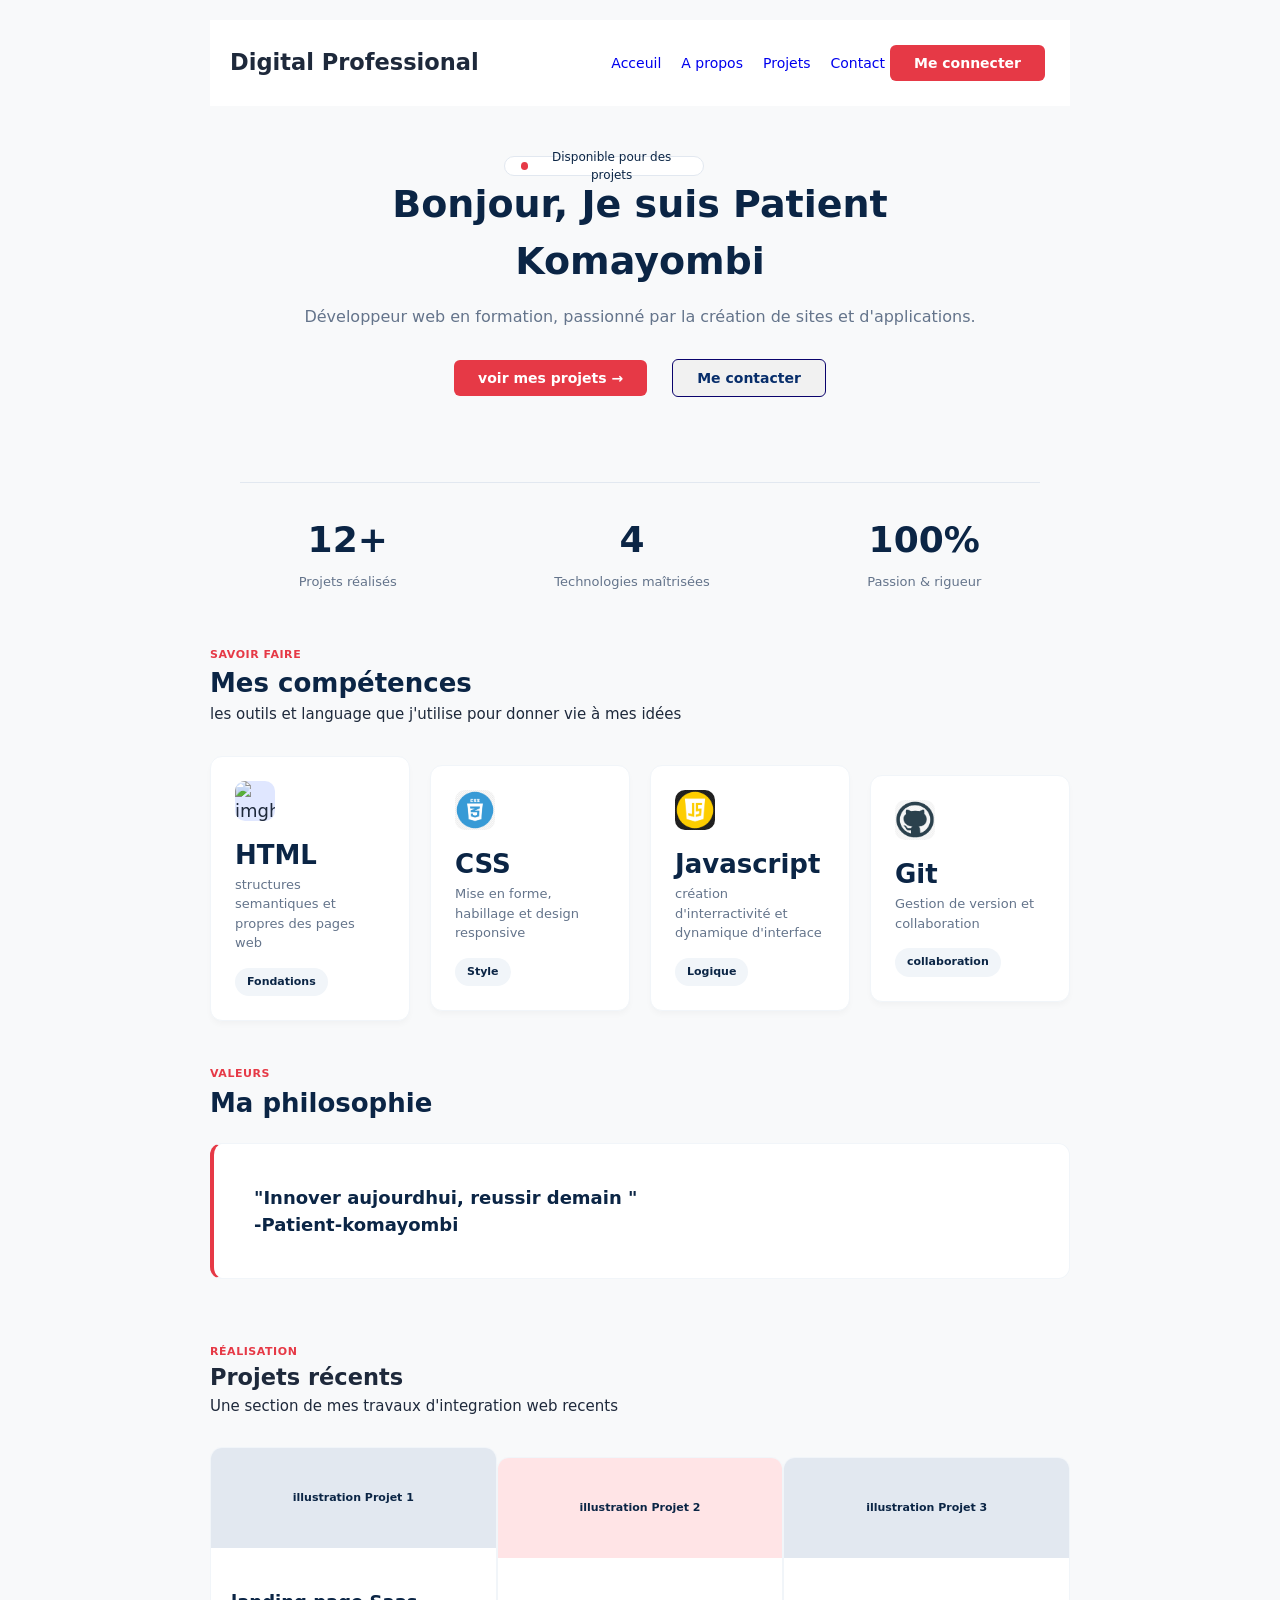
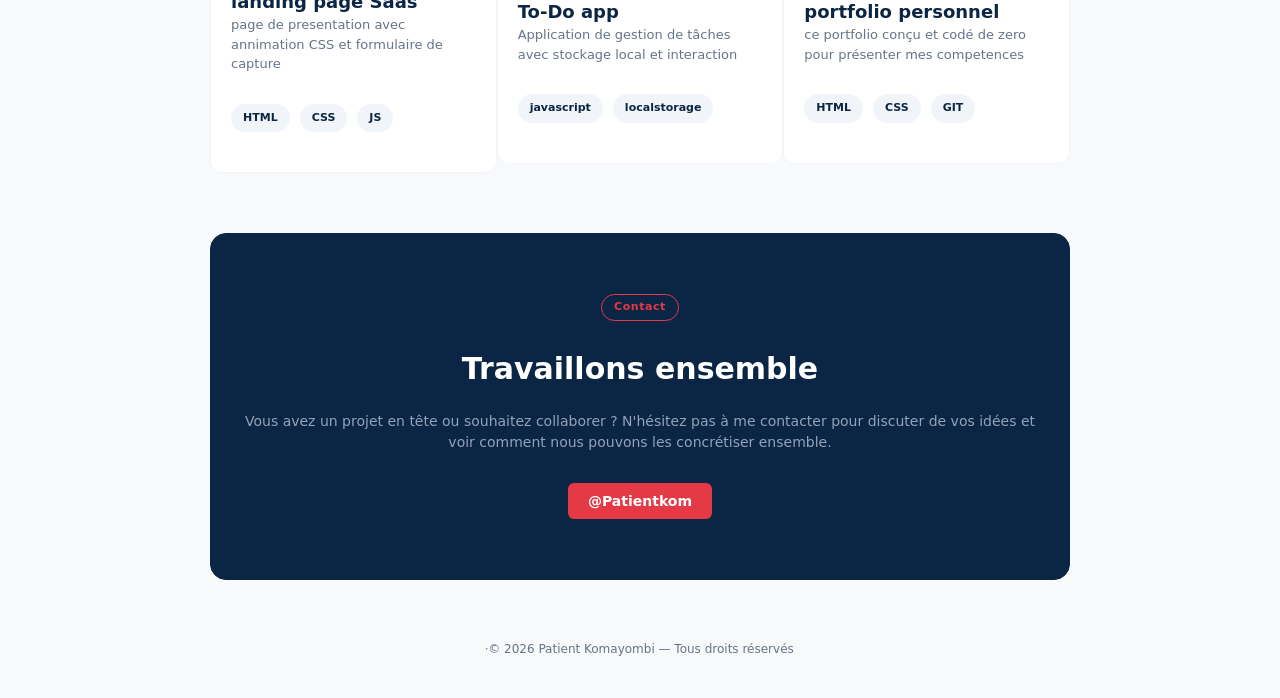
==== index.html @ 2e3fcc66 "correctioncoach" ====
<!DOCTYPE html>
<html lang="en">
<head>
    <meta charset="UTF-8">
    <meta name="viewport" content="width=device-width, initial-scale=1.0">
    <title>Mon portfolio</title>
    <link rel="stylesheet" href="./CSS/style.css">
</head>
<body>
    <header>

       <div class="NAV">
        <h2>Digital Professional</h2>
        <nav class="NNV">
            <ul>
                <li> <a href="#">Acceuil</a> </li>
                <li> <a href="./about.html">A propos</a></li>
                <li> <a href="./mesprojets.html">Projets</a></li>
                <li> <a href="./contact.html">Contact</a> </li>
            </ul>
            <button>Me connecter</button>
        </nav>
       </div> 
    </header>
    <main>
        <section class="SALUTO">
              <div class="status">
                <span class="dot"></span>
                <span>Disponible pour des projets</span>
            </div>
            <h1 >Bonjour, Je suis Patient Komayombi</h1>      
                <p>Développeur web en formation, passionné par la création de sites et d'applications.</p>
                <div class="button-container">
                    <button>voir mes projets &rarr; </button>
                    <button id="Contactbutton"> Me contacter</button>
                </div>
            </section>
        <section class="stats">
            <div class="stat">
                <h2>12+</h2>
                <p>Projets réalisés</p>
            </div>

            <div class="stat">
                <h2>4</h2>
                <p>Technologies maîtrisées</p>
            </div>

            <div class="stat">
                <h2>100%</h2>
                <p>Passion & rigueur</p>
            </div>
        </section>
        <section class="Competences">
            <span class="INDIC">Savoir faire</span> 
            <h2>Mes compétences</h2>
            <p> les outils et language que j'utilise pour donner vie à mes idées</p>
           <ul class="BLOCKS">
                 <li class="BLOCK">
                    <img class="icon" height="40" width="40" src="./img/logo_html.png" alt="imghtml">
                    <h2>HTML</h2>
                    <p>structures semantiques et propres des pages web</p>
                    <span class="Action">Fondations</span>
                 </li>
                
                <li class="BLOCK">
                    <img class="icon" height="40" width="40" src="./img/logo-css.png" alt="imgcss">
                    <h2>CSS</h2>
                    <p>Mise en forme, habillage et design responsive</p>
                    <span class="Action" > Style </span>
                </li>
                
                <li class="BLOCK">
                    <img class="icon" height="40" width="40" src="./img/logo-javascript.png" alt="imgjavascript">
                    <h2>Javascript</h2>
                    <p>création d'interractivité et dynamique d'interface</p>
                    <span class="Action"> Logique </span>
                </li>
                
                <li class="BLOCK">
                    <img class="icon" height="40" width="40" src="./img/logo-git.png" alt="imggit">
                    <h2>Git</h2>
                    <p>Gestion de version et collaboration</p>
                    <span class="Action"> collaboration </span>
                </li>
           </ul>
           
        </section>
        <section class="PHILO">
            <span class="INDIC">Valeurs</span>
            <h2>Ma philosophie</h2>
            <div id="SLG">
                <p>"Innover aujourdhui, reussir demain "</p>
                <h4>-Patient-komayombi</h4> 
            </div>
            
        </section>
        <section>
            <span class="INDIC">Réalisation</span>
            <h2>Projets récents </h2>
            <P>Une section de mes travaux d'integration web recents</P>
            <div class="DBLOCKS">
                <div id="P1">
                    <span class="ILSTRAT">illustration Projet 1</span>
                    <div class="PPP">
                        <h3>landing page Saas</h3>
                        <p>page de presentation avec annimation CSS et formulaire de capture </p>
                        <div class="OUTILS">
                        <div class="Action">HTML</div>
                        <div class="Action">CSS</div>
                        <div class="Action">JS</div>
                    </div>
                </div>
                    
                    
                </div>
                 <div id="P2">
                    <span class="ILSTRAT">illustration Projet 2</span>
                    <div class="PPP">
                        <h3>To-Do app </h3>
                            <p>Application de gestion de tâches avec stockage local et interaction </p>
                            <div class="OUTILS">
                            <div class="Action">javascript</div>
                            <div class="Action">localstorage</div>
                        </div>
                    </div>
                    
                </div>
                 <div id="P3">
                      <span class="ILSTRAT">illustration Projet 3</span>
                      <div class="PPP">
                        <h3>portfolio personnel</h3>
                        <p>ce portfolio conçu et codé de zero pour présenter mes competences </p>
                        <div class="OUTILS">
                        <div class="Action">HTML</div>
                        <div class="Action">CSS</div>
                        <div class="Action">GIT</div>
                    </div>
                      </div>
            </div>
        </section>
        <section id="LAST">
            <span class="CONT">Contact</span>
            <h2>Travaillons ensemble</h2>
           <p>Vous avez un projet en tête ou souhaitez collaborer ? N'hésitez pas à me contacter pour discuter de vos idées et voir comment nous pouvons les concrétiser ensemble.</p>
           <button class="LBTN" >@Patientkom</button>
        </section>
    </main>
<footer>
    <hr>

    © 2026 Patient Komayombi — Tous droits réservés
</footer>
</body>
</html>
---- CSS/style.css ----
* {
    margin: 0;
    padding: 0;
    box-sizing: border-box;
    font-family: system-ui, -apple-system, BlinkMacSystemFont, 'Segoe UI', Roboto, Oxygen, Ubuntu, Cantarell, sans-serif;
}
body {
    margin: 0 auto;
    max-width: 900px;
    padding: 20px;
    background-color: #f8f9fa;
    color: #1e293b;
    font-size: 15px;
    line-height: 1.5;
}
.NAV {
    display: flex;
    justify-content: space-between;
    align-items: center;
    background-color: #ffffff;
    padding: 15px 0;
    margin-bottom: 30px;
    margin-left: 0;
    padding: 10px 20px;
}
.NAV ul {
    list-style-type: none;
    display: flex;
    margin-right: 0;
}
.NAV ul li {
    margin-left: 20px;
    list-style: none;
    justify-content: space-between;
    display: flexbox;
    color: #475569;
    font-size: 14px;
    font-weight: 500;
}
.NAV ul li:hover {
    background-color: #e63946;
    color: #ffffff;
    transition: all 0.3s ease;
}
.NNV {
    display: flex;
    justify-content: space-between;
    align-items: center;
    padding: 10px 0;
}
.NNV ul li a{
    text-decoration: none;
}
button {
    background-color: #e63946;
    color: #ffffff;
    padding: 10px 24px;
    border-radius: 6px;
    border: none;
    margin: 5px;
    font-size: 14px;
    font-weight: 600;
}
button:hover {
    background-color: #a69e9e;
    color: #ffffff;
    transition: all 0.3s ease;
}
#Contactbutton{
    background-color: #f1f1f1;
    color: #082e6b;
    padding: 10px 24px;
    border-radius: 6px;
    border: #0a036c 1px solid;
    margin: 5px;
    font-size: 14px;
    font-weight: 600;
}
#Contactbutton:hover{
    background-color: #0c0c0c;
    color: #e63946;
}
.status {
    display: flex;
    align-items: center;
    margin-left: 30%;
    gap: 8px;
    padding: 6px 16px;
    border: 1px solid #e2e8f0;
    border-radius: 999px;
    background: #ffffff;
    color: #0b2545;
    font-size: 12px;
    font-weight: 500;
    width: 200px;
    height: 20px;

}

.dot {
    width: 8px;
    height: 8px;
    background: #e63946;
    border-radius: 50%;
}
section {
    margin-top: 60px;
    margin-bottom: 60px;
    Justify-content: center;
    Align-items: center;
}
.SALUTO {
    display: grid;
    margin-top: 20px;
    align-items: center;
    padding: 20px 10px;
    margin-left: auto;
    margin-right: auto;
    max-width: 700px;
    text-align: center;
}
.SALUTO h1 {
    font-size: 38px;
    font-weight: 800;
    color: #0b2545;
    margin-bottom: 15px;
}
.SALUTO p {
    font-size: 16px;
    color: #64748b;
}
.button-container {
    display: flex;
    justify-content: center;
    align-items: center;
    gap: 15px;
    margin-top: 25px;
}
.button-container span {
    color: #0b2545;
    font-weight: 600;
    font-size: 14px;
    cursor: pointer;
    border: 1px solid #cbd5e1;
    border-radius: 6px;
    padding: 10px 20px;
    justify-content: space-between;
    background-color: #ffffff;
}
.button-container span:hover {
    background-color: #e63946;
    color: #ffffff;
    border-color: #e63946;
    transition: all 0.3s ease;
}   

.stats {
    width: 100%;
    max-width: 800px;
    margin: 50px auto;
    padding-top: 30px;
    border-top: 1px solid #e2e8f0;

    display: flex;
    justify-content: space-around;
    align-items: center;
    gap: 40px;
}
.stat {
    text-align: center;
}

.stat h2 {
    color: #0b2545;
    font-size: 36px;
    font-weight: 800;
    margin-bottom: 5px;
}

.stat p {
    color: #64748b;
    font-size: 13px;
    font-weight: 500;
}
.Competences {
    margin: 40px 0;
}
.Competences h2 {
    font-size: 26px;
    font-weight: 700;
    color: #0b2545;
}
.INDIC {
    color: #e63946;
    font-size: 11px;
    font-weight: 700;
    letter-spacing: 0.05em;
    text-transform: uppercase;
    margin-bottom: 8px;
}
.BLOCKS {
    display: flex;
    flex-direction: row; 
    justify-content:center;
    align-items: center;
    margin-top: 30px;
    gap: 20px;
    list-style: none;
    margin-left: 0;
    margin-right: 0;
}
@media (max-width: 768px) {
    .BLOCKS {
        flex-direction: column;
        align-items: stretch; 
    }
}
.icon {
    width: 40px;
    height: 40px;
    background: #e0e7ff;
    border-radius: 10px;
    display: flex;
    justify-content: center;
    align-items: center;
    margin-bottom: 15px;
    font-size: 18px;
}
.BLOCK {
    background: #ffffff;
    border: 1px solid #f1f5f9;
    border-radius: 12px;
    padding: 24px;
    display: flexbox;
    min-width: 200px;
    transition: .3s;
    cursor: pointer;
    box-shadow: 0 4px 6px -1px rgba(0, 0, 0, 0.03);
    margin: 0;
}
.BLOCK h3 {
    font-size: 18px;
    font-weight: 700;
    color: #0b2545;
    margin-bottom: 8px;
}
.BLOCK p {
    font-size: 13px;
    color: #64748b;
}
.Action {
    display: inline-block;
    background: #f1f5f9;
    color: #0b2545;
    padding: 6px 12px;
    border-radius: 20px;
    font-size: 11px;
    font-weight: 600;
    margin-top: 15px;
}
.PHILO {
    margin: 40px 0;
}
.PHILO h2 {
    font-size: 26px;
    font-weight: 700;
    color: #0b2545;
}
#SLG {
    background-color: #ffffff;
    Border-radius: 12px;
    border: 1px solid #f1f5f9;
    padding: 40px;
    border-left: 4px solid #e63946;
    margin: 20px 0;
    font-size: 18px;
    font-weight: 600;
    color: #0b2545;
}
.DBLOCKS {
    display: flex;       
    justify-content: center;
    align-items: center;
    gap: B0px;
    margin-top: 30px;
}   
.ILSTRAT {
    display: flex;
    justify-content: center;
    align-items: center;
    padding: 20px ;
    border-top: #e2e8f0;
    text-align: center;
    color: #0b2545;
    font-size: 14px;
    height: 100px;
}
#P1 {
    width: 100%;
    height: auto;
    border-radius: 12px;
    Border: 1px solid #f1f5f9;
    overflow: hidden;
    background-color: #ffffff;
    margin: 0;
}
#P1 h3 {
    font-size: 18px;
    font-weight: 700;
    color: #0b2545;
}
#P1 p {
    font-size: 13px;
    color: #64748b;
}
#P1 span {
    background-color: #e2e8f0;
    font-size: 11px;
    font-weight: 600;
}
#P2 {
    width: 100%;
    height: auto;
    border-radius: 12px;
    Border: 1px solid #f1f5f9;
    overflow: hidden;
    background-color: #ffffff;
    margin: 0;
}
#P2 h3 {
    font-size: 18px;
    font-weight: 700;
    color: #0b2545;
}
#P2 p {
    font-size: 13px;
    color: #64748b;
}
#P2 span {
    background-color: #ffe4e6;
    font-size: 11px;
    font-weight: 600;
}
#P3 {   
    width: 100%;
    height: auto;
    border-radius: 12px;
    Border: 1px solid #f1f5f9;
    overflow: hidden;
    background-color: #ffffff;
    margin: 0;
}
#P3 h3 {
    font-size: 18px;
    font-weight: 700;
    color: #0b2545;
}
#P3 p {
    font-size: 13px;
    color: #64748b;
}
#P3 span {
    background-color: #e2e8f0;
    font-size: 11px;
    font-weight: 600;
}

.OUTILS {
    display: flex;
    gap: 10px;
    margin-top: 15px;
    font-size: 11px;
}
.PPP {
    margin: 20px 0;
    padding: 20px;
}
.PPP h2 {
    font-size: 26px;
    font-weight: 700;
    color: #0b2545;
}
#LAST {
    display: grid;
    justify-content: center;
    align-items: center;
    border: 1px solid #0b2545;
    border-radius: 16px;    
    background-color: #0b2545;
    Padding: 60px 20px;
    gap: 15px;
    text-align: center;
    color: #cbd5e1;
    margin: 60px 0 30px 0;
}
#LAST h2 {
    color: #ffffff;
    font-size: 30px;
    font-weight: 800;
    margin-bottom: 5px;
}
#LAST p {
    font-size: 14px;
    color: #94a3b8;
}
.CONT {
    display: inline-flex;
    justify-content: center;
    align-items: center;
    gap: 8px;
    border: 1px solid #e63946;
    border-radius: 20px;
    Padding: 4px 12px;
    margin: 0 auto 10px auto;
    color: #e63946;
    width: fit-content;
    font-size: 11px;
    font-weight: 700;
    letter-spacing: 0.05em;
}
.LBTN {
    background-color: #e63946;
    color: #ffffff;
    padding: 10px 20px;
    border-radius: 6px;
    display: inline-block;
    margin: 15px auto 0 auto;
    width: fit-content;
    font-size: 14px;
    font-weight: 600;
}
footer {
    display: flex;
    align-items: center;
    justify-content: center;
    padding: 20px 0;
    margin-top: 40px;
    color: #64748b;
    font-size: 12px;
}
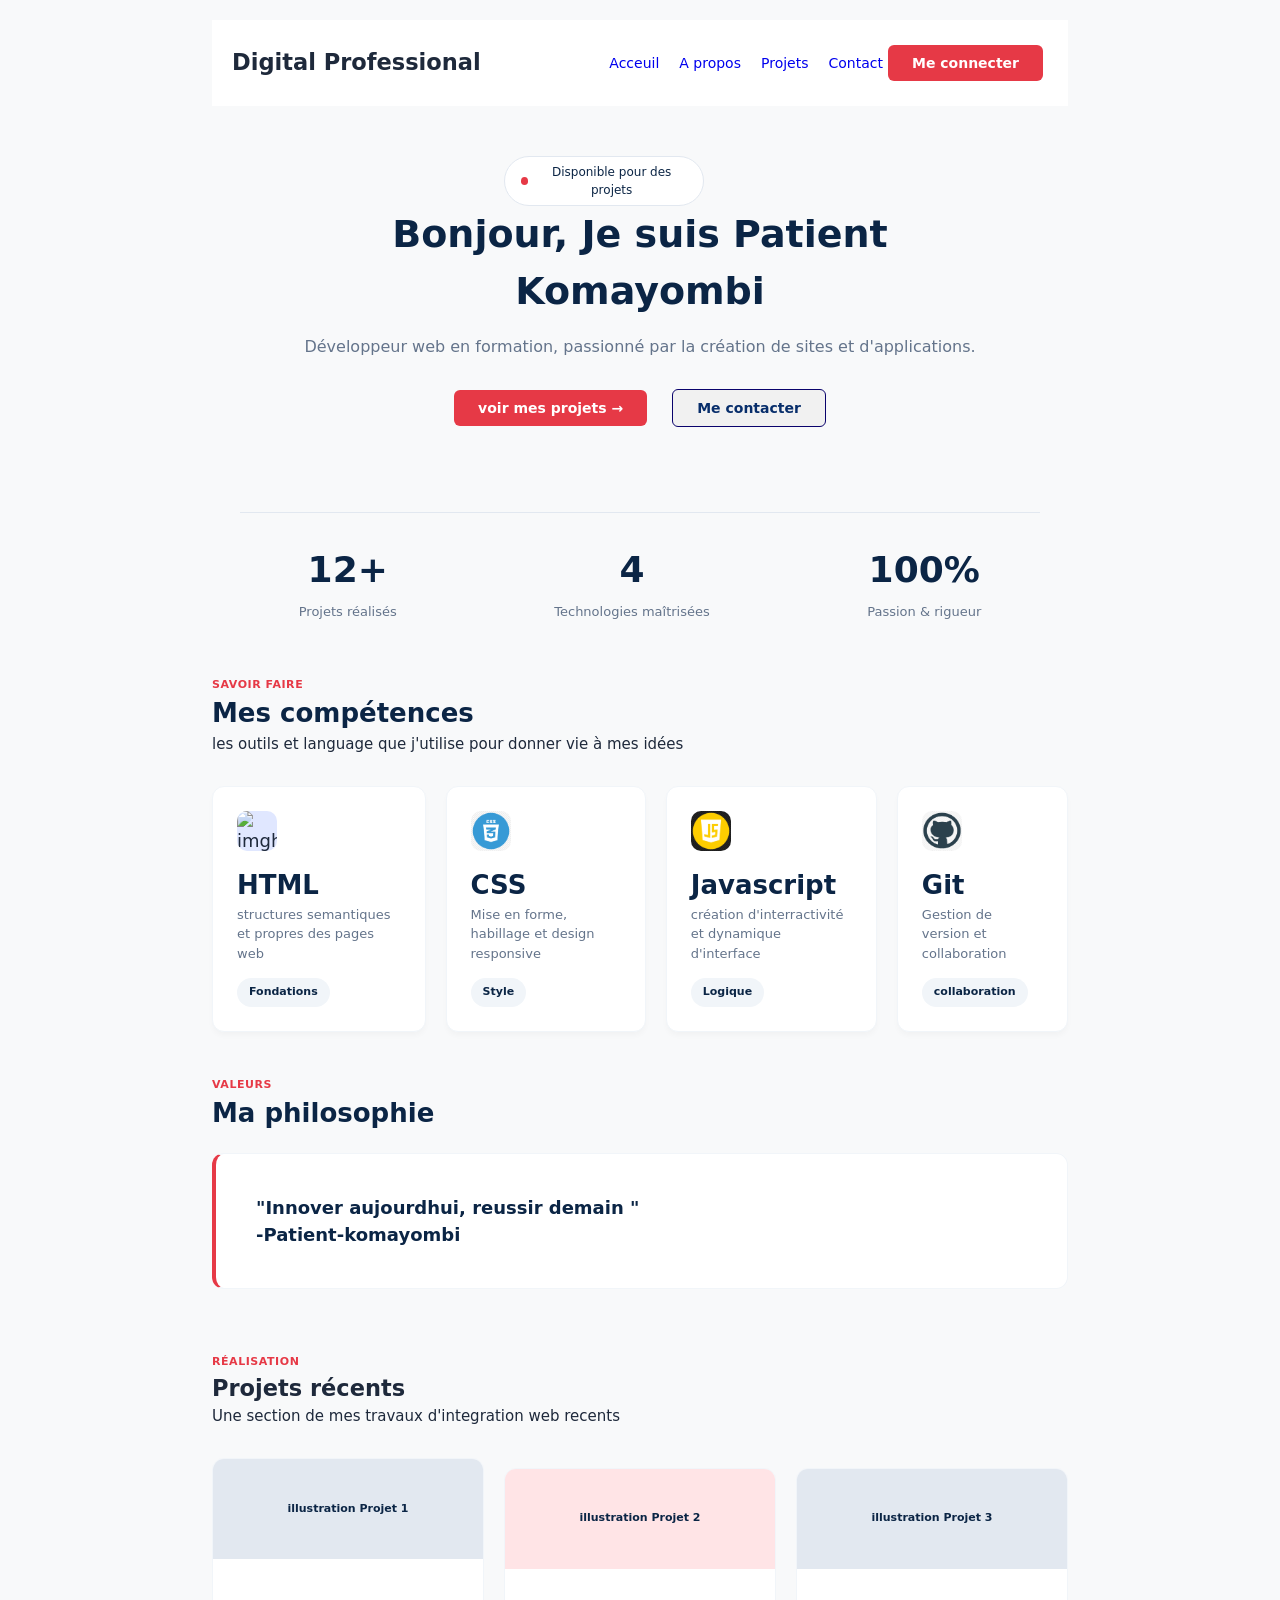
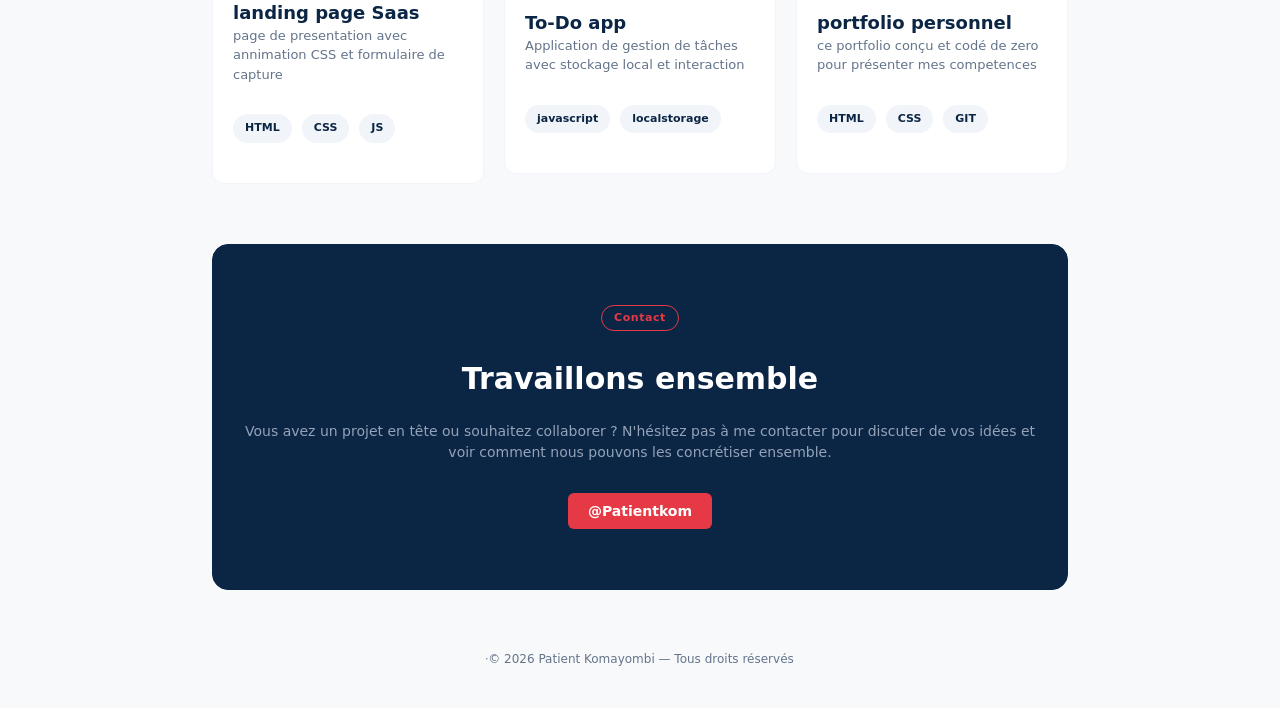
==== commit 6e19f85d: "initialisation" ====
--- a/index.html
+++ b/index.html
@@ -5,6 +5,7 @@
     <meta name="viewport" content="width=device-width, initial-scale=1.0">
     <title>Mon portfolio</title>
     <link rel="stylesheet" href="./CSS/style.css">
+    
 </head>
 <body>
     <header>
@@ -27,14 +28,14 @@
               <div class="status">
                 <span class="dot"></span>
                 <span>Disponible pour des projets</span>
-            </div>
-            <h1 >Bonjour, Je suis Patient Komayombi</h1>      
+             </div>
+             <h1 >Bonjour, Je suis Patient Komayombi</h1>      
                 <p>Développeur web en formation, passionné par la création de sites et d'applications.</p>
                 <div class="button-container">
                     <button>voir mes projets &rarr; </button>
                     <button id="Contactbutton"> Me contacter</button>
                 </div>
-            </section>
+        </section>
         <section class="stats">
             <div class="stat">
                 <h2>12+</h2>
@@ -84,7 +85,6 @@
                     <span class="Action"> collaboration </span>
                 </li>
            </ul>
-           
         </section>
         <section class="PHILO">
             <span class="INDIC">Valeurs</span>
@@ -111,8 +111,6 @@
                         <div class="Action">JS</div>
                     </div>
                 </div>
-                    
-                    
                 </div>
                  <div id="P2">
                     <span class="ILSTRAT">illustration Projet 2</span>
@@ -136,7 +134,7 @@
                         <div class="Action">CSS</div>
                         <div class="Action">GIT</div>
                     </div>
-                      </div>
+                    </div>
             </div>
         </section>
         <section id="LAST">
@@ -148,7 +146,6 @@
     </main>
 <footer>
     <hr>
-
     © 2026 Patient Komayombi — Tous droits réservés
 </footer>
 </body>
--- a/CSS/style.css
+++ b/CSS/style.css
@@ -6,7 +6,7 @@
 }
 body {
     margin: 0 auto;
-    max-width: 900px;
+    max-width: 70%;
     padding: 20px;
     background-color: #f8f9fa;
     color: #1e293b;
@@ -93,7 +93,7 @@
     font-size: 12px;
     font-weight: 500;
     width: 200px;
-    height: 20px;
+    height: 50px;
 
 }
 
@@ -208,6 +208,7 @@
     list-style: none;
     margin-left: 0;
     margin-right: 0;
+
 }
 @media (max-width: 768px) {
     .BLOCKS {
@@ -232,7 +233,7 @@
     border-radius: 12px;
     padding: 24px;
     display: flexbox;
-    min-width: 200px;
+    min-width: 20%;
     transition: .3s;
     cursor: pointer;
     box-shadow: 0 4px 6px -1px rgba(0, 0, 0, 0.03);
@@ -281,8 +282,9 @@
     display: flex;       
     justify-content: center;
     align-items: center;
-    gap: B0px;
+    gap: 20px;
     margin-top: 30px;
+    justify-content: space-between ;
 }   
 .ILSTRAT {
     display: flex;
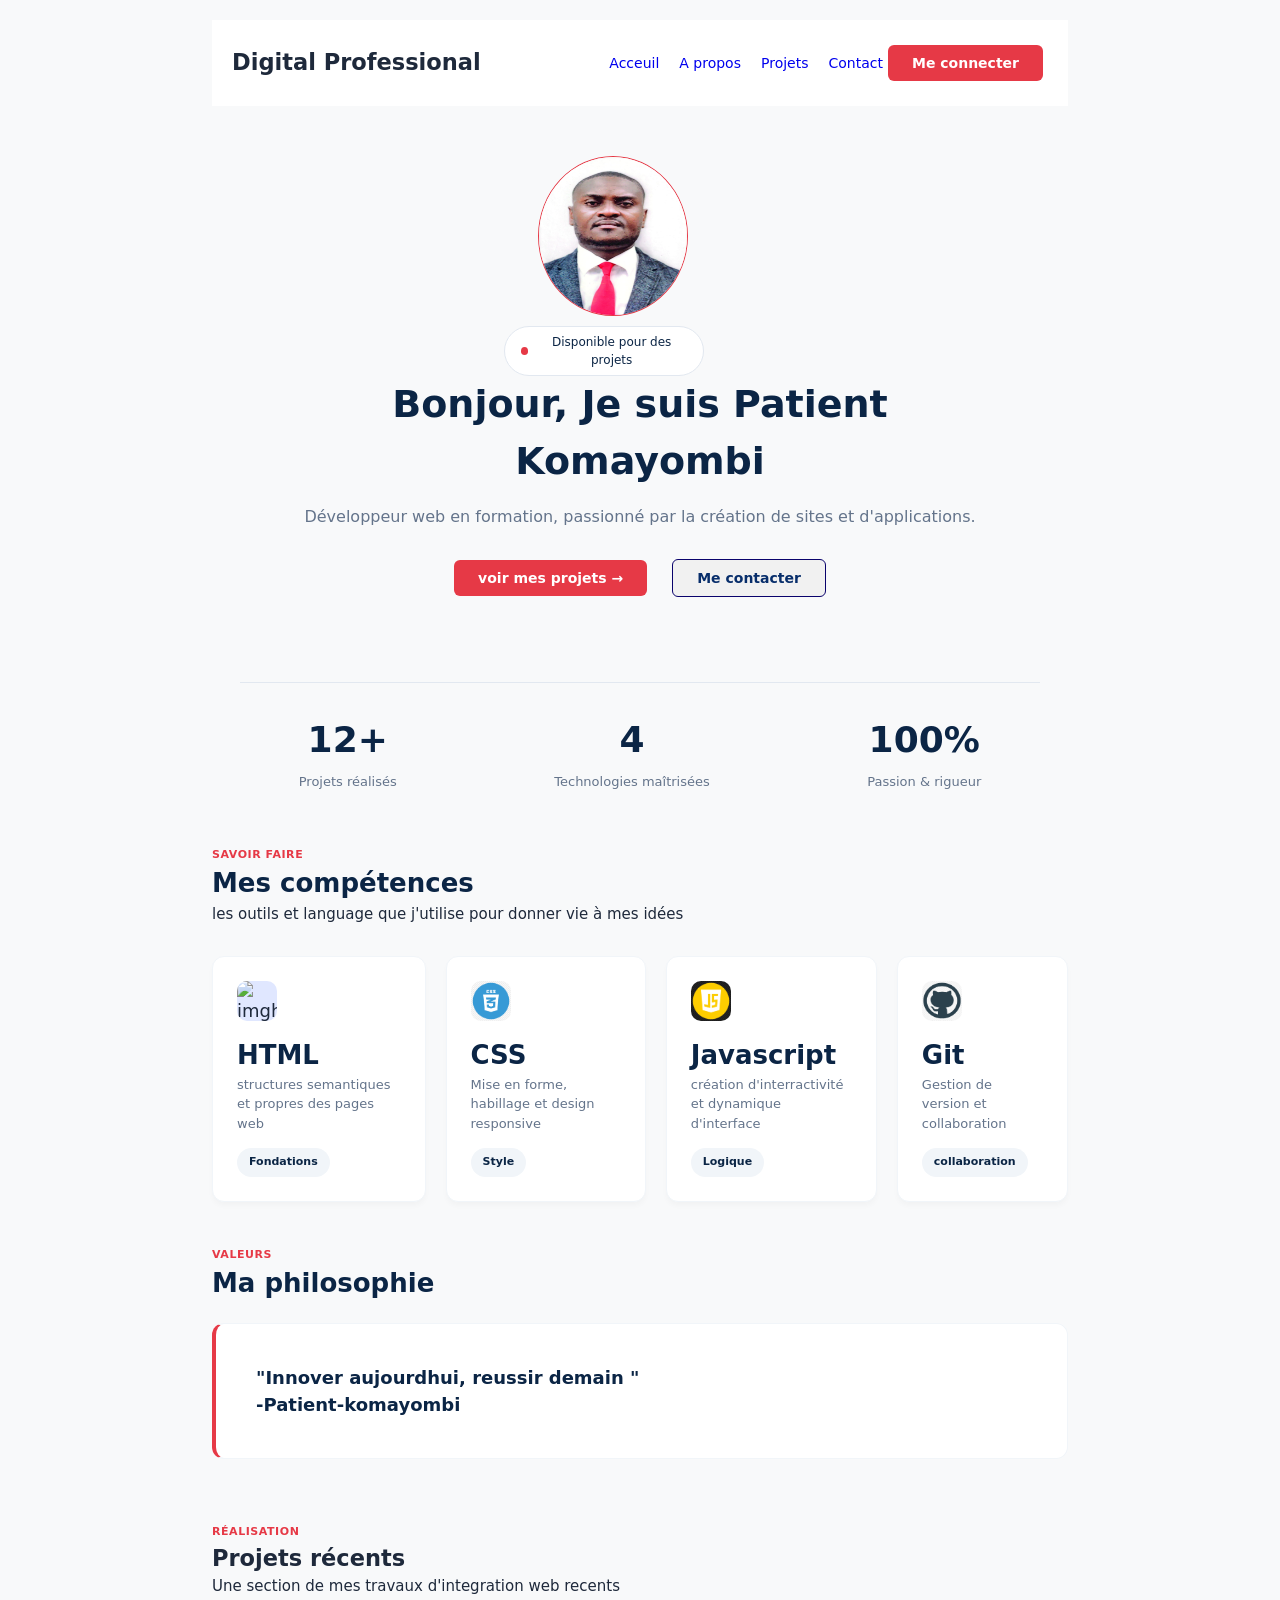
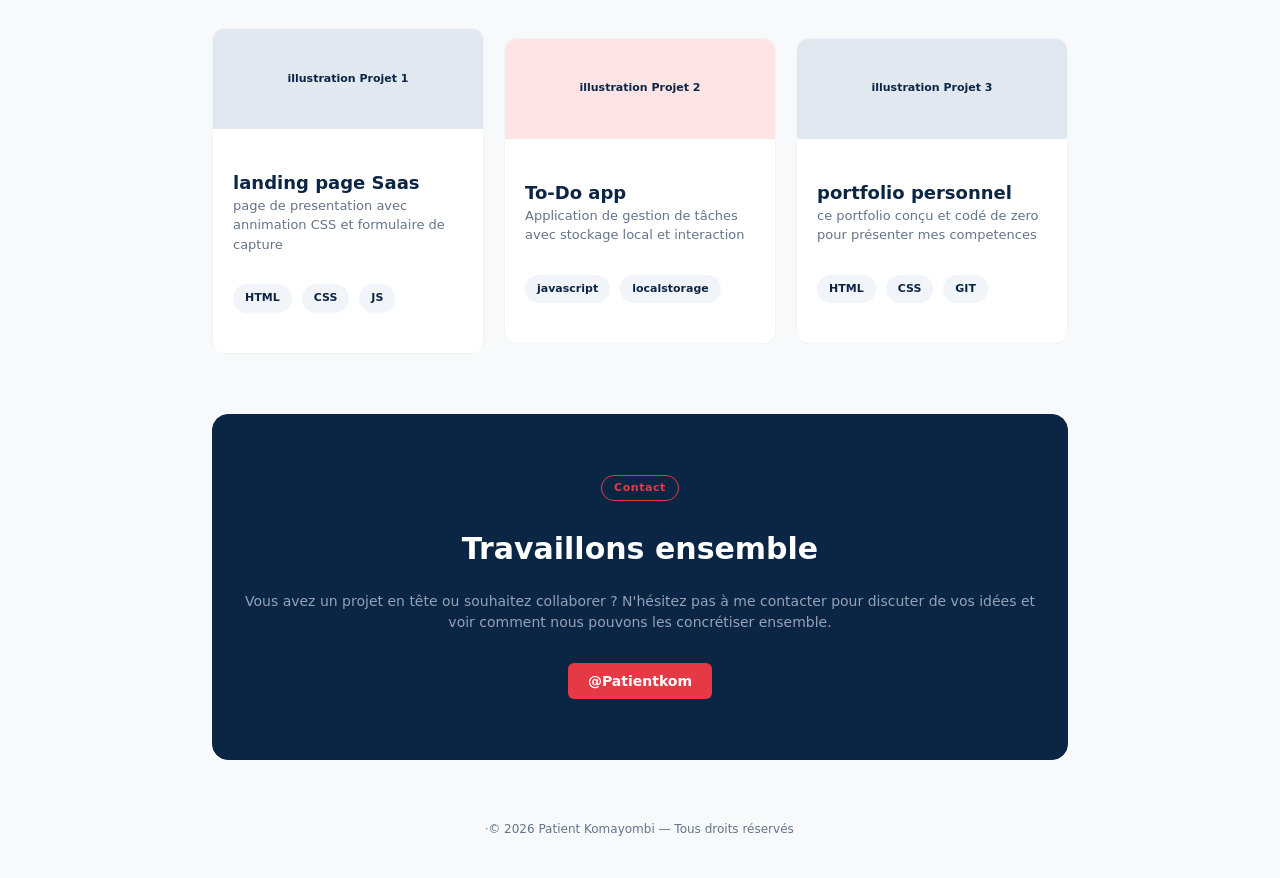
==== commit f07ce0fc: "mediasquaies" ====
--- a/index.html
+++ b/index.html
@@ -25,6 +25,7 @@
     </header>
     <main>
         <section class="SALUTO">
+           <img id="photoprofil" width="100px" height="100px"  src="/img/Profil.jpeg" alt="photoprofil">
               <div class="status">
                 <span class="dot"></span>
                 <span>Disponible pour des projets</span>
--- a/CSS/style.css
+++ b/CSS/style.css
@@ -42,6 +42,15 @@
     color: #ffffff;
     transition: all 0.3s ease;
 }
+#photoprofil {
+    width: 150px;
+    height: 160px;
+    border-radius: 50%;
+    margin-left: 35%;
+    margin-bottom: 10px;
+    border: #e63946 1px solid ;
+}
+    
 .NNV {
     display: flex;
     justify-content: space-between;
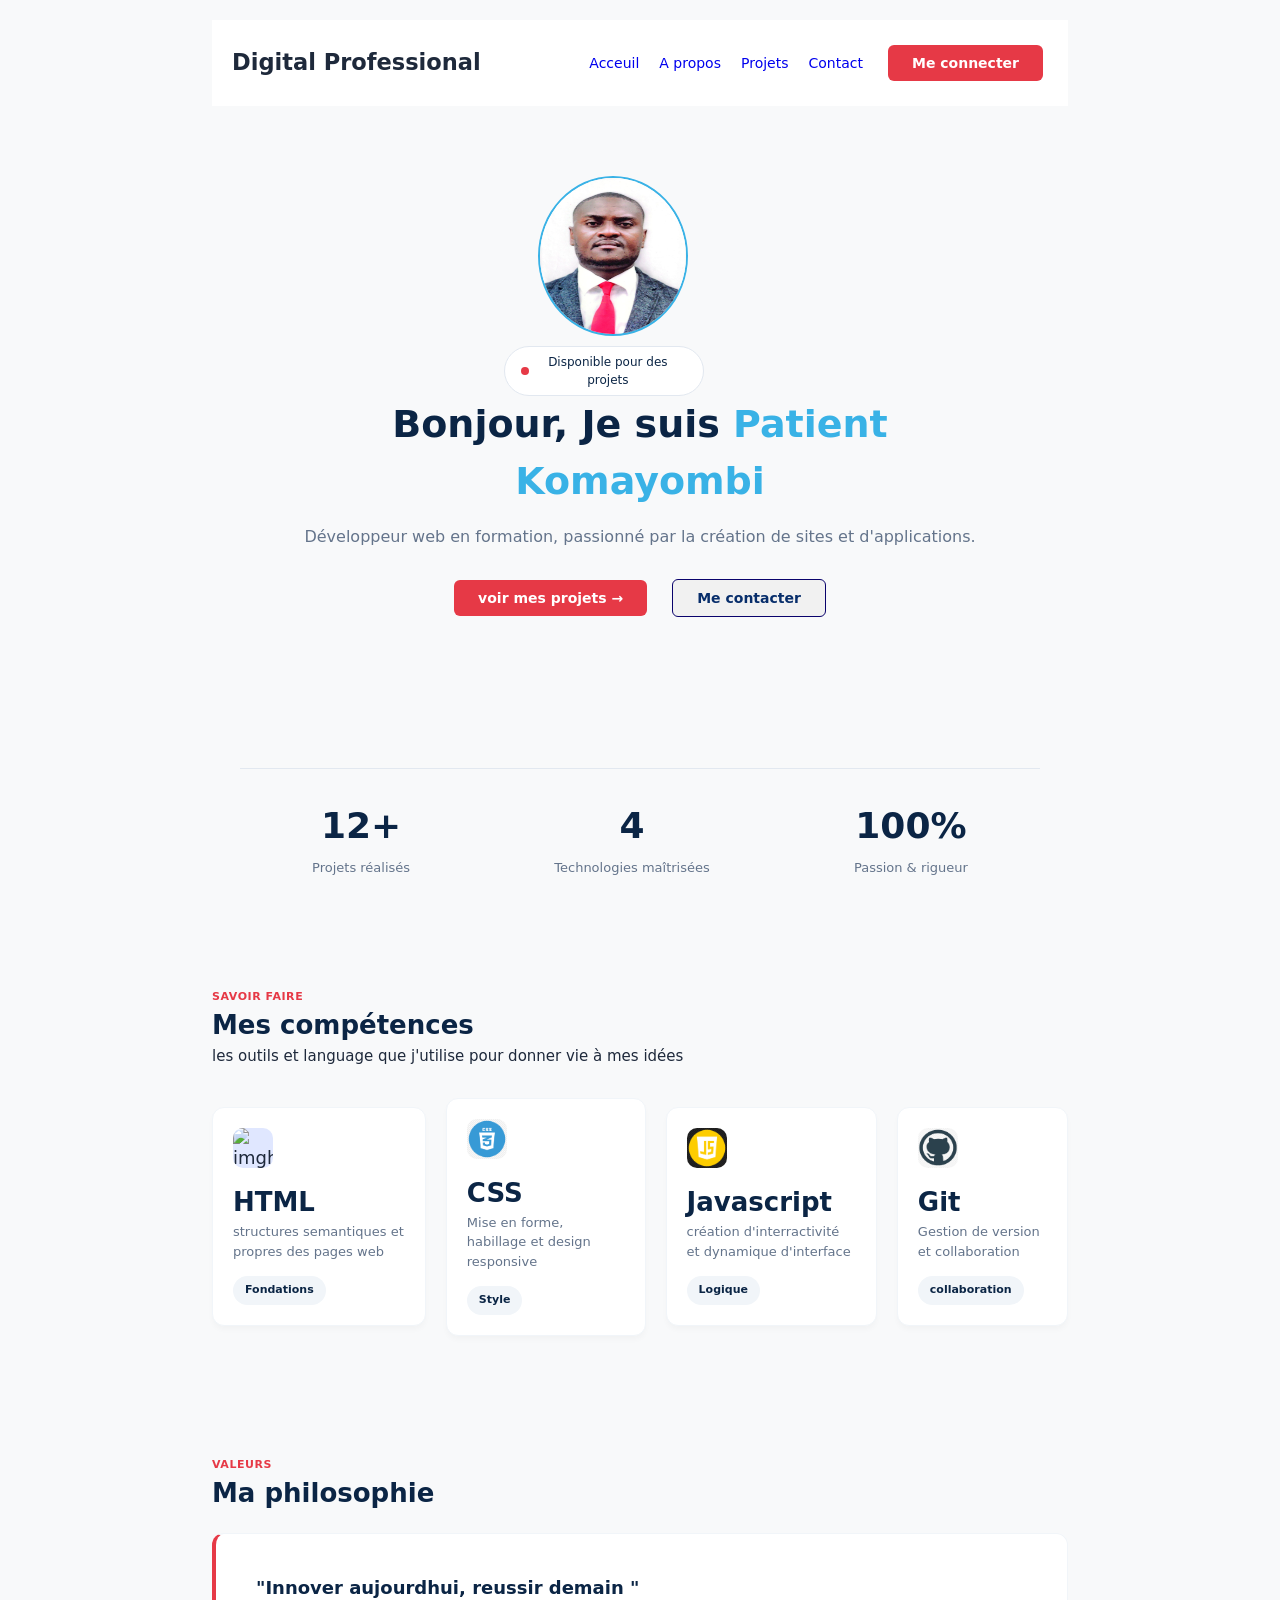
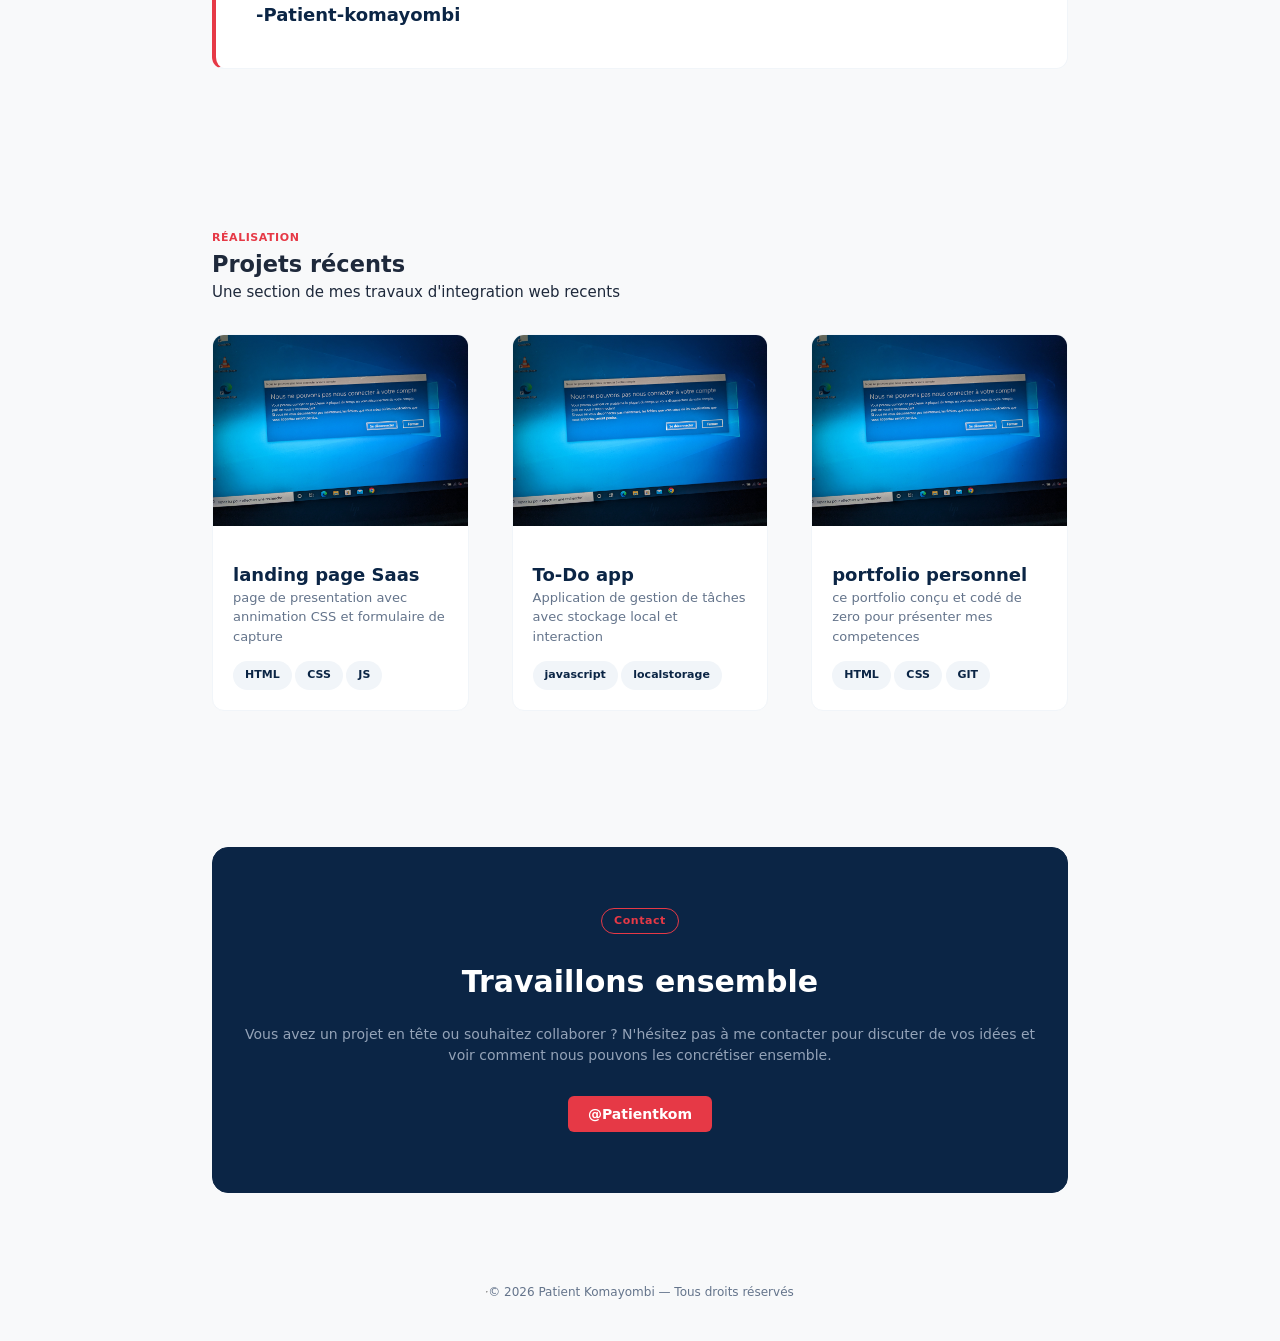
==== commit cc9ec2cb: "first commit" ====
--- a/index.html
+++ b/index.html
@@ -10,27 +10,27 @@
 <body>
     <header>
 
-       <div class="NAV">
+       <div class="headercontainer">
         <h2>Digital Professional</h2>
-        <nav class="NNV">
+        <nav class="Navigation">
             <ul>
                 <li> <a href="#">Acceuil</a> </li>
                 <li> <a href="./about.html">A propos</a></li>
                 <li> <a href="./mesprojets.html">Projets</a></li>
                 <li> <a href="./contact.html">Contact</a> </li>
             </ul>
-            <button>Me connecter</button>
+            <button class="">Me connecter</button>
         </nav>
        </div> 
     </header>
     <main>
         <section class="SALUTO">
-           <img id="photoprofil" width="100px" height="100px"  src="/img/Profil.jpeg" alt="photoprofil">
+           <img id="photoprofil" width="100px" height="100px"  src="./img/Profil.jpeg" alt="photoprofil">
               <div class="status">
                 <span class="dot"></span>
                 <span>Disponible pour des projets</span>
              </div>
-             <h1 >Bonjour, Je suis Patient Komayombi</h1>      
+             <h1 >Bonjour, Je suis <span class="name"> Patient Komayombi </span>  </h1>      
                 <p>Développeur web en formation, passionné par la création de sites et d'applications.</p>
                 <div class="button-container">
                     <button>voir mes projets &rarr; </button>
@@ -57,7 +57,7 @@
             <span class="INDIC">Savoir faire</span> 
             <h2>Mes compétences</h2>
             <p> les outils et language que j'utilise pour donner vie à mes idées</p>
-           <ul class="BLOCKS">
+           <ul class="Blockscompetences">
                  <li class="BLOCK">
                     <img class="icon" height="40" width="40" src="./img/logo_html.png" alt="imghtml">
                     <h2>HTML</h2>
@@ -100,11 +100,11 @@
             <span class="INDIC">Réalisation</span>
             <h2>Projets récents </h2>
             <P>Une section de mes travaux d'integration web recents</P>
-            <div class="DBLOCKS">
-                <div id="P1">
-                    <span class="ILSTRAT">illustration Projet 1</span>
-                    <div class="PPP">
-                        <h3>landing page Saas</h3>
+            <div class="Dblocks">
+                <div class="projets">
+                   <div class="illustration"> <img width="100" height="100" class="projectilustration" src="./img/capture.jpg" alt="illustration 1"> </div>
+                    <div class="Toulscontenaire">
+                        <h3 class="Titreprojet" >landing page Saas</h3>
                         <p>page de presentation avec annimation CSS et formulaire de capture </p>
                         <div class="OUTILS">
                         <div class="Action">HTML</div>
@@ -113,10 +113,10 @@
                     </div>
                 </div>
                 </div>
-                 <div id="P2">
-                    <span class="ILSTRAT">illustration Projet 2</span>
-                    <div class="PPP">
-                        <h3>To-Do app </h3>
+                 <div class="projets">
+                    <div class="illustration"> <img width="100" height="100" class="projectilustration" src="./img/capture.jpg" alt="illustration 1"> </div>
+                    <div class="Toulscontenaire">
+                        <h3 class="Titreprojet" >To-Do app </h3>
                             <p>Application de gestion de tâches avec stockage local et interaction </p>
                             <div class="OUTILS">
                             <div class="Action">javascript</div>
@@ -125,10 +125,10 @@
                     </div>
                     
                 </div>
-                 <div id="P3">
-                      <span class="ILSTRAT">illustration Projet 3</span>
-                      <div class="PPP">
-                        <h3>portfolio personnel</h3>
+                 <div class="projets">
+                    <div class="illustration"> <img width="100" height="100" class="projectilustration" src="./img/capture.jpg" alt="illustration 1"> </div>
+                      <div class="Toulscontenaire">
+                        <h3 class="Titreprojet" >portfolio personnel</h3>
                         <p>ce portfolio conçu et codé de zero pour présenter mes competences </p>
                         <div class="OUTILS">
                         <div class="Action">HTML</div>
--- a/CSS/style.css
+++ b/CSS/style.css
@@ -13,7 +13,7 @@
     font-size: 15px;
     line-height: 1.5;
 }
-.NAV {
+.headercontainer {
     display: flex;
     justify-content: space-between;
     align-items: center;
@@ -23,12 +23,12 @@
     margin-left: 0;
     padding: 10px 20px;
 }
-.NAV ul {
+.headercontainer ul {
     list-style-type: none;
     display: flex;
     margin-right: 0;
 }
-.NAV ul li {
+.headercontainer ul li {
     margin-left: 20px;
     list-style: none;
     justify-content: space-between;
@@ -37,27 +37,36 @@
     font-size: 14px;
     font-weight: 500;
 }
-.NAV ul li:hover {
+.headercontainer ul li:hover {
     background-color: #e63946;
     color: #ffffff;
     transition: all 0.3s ease;
 }
+main{
+    display: flex;
+    flex-direction: column;
+    gap: 1rem;
+}
+
 #photoprofil {
     width: 150px;
     height: 160px;
     border-radius: 50%;
     margin-left: 35%;
     margin-bottom: 10px;
-    border: #e63946 1px solid ;
-}
-    
-.NNV {
+    border: #39b2e6 2px solid ;
+}
+.name {
+    color: #39b2e6;
+}
+.Navigation {
     display: flex;
     justify-content: space-between;
     align-items: center;
     padding: 10px 0;
-}
-.NNV ul li a{
+    gap: 20px;
+}
+.Navigation ul li a{
     text-decoration: none;
 }
 button {
@@ -93,7 +102,6 @@
     display: flex;
     align-items: center;
     margin-left: 30%;
-    gap: 8px;
     padding: 6px 16px;
     border: 1px solid #e2e8f0;
     border-radius: 999px;
@@ -173,8 +181,9 @@
     display: flex;
     justify-content: space-around;
     align-items: center;
-    gap: 40px;
-}
+
+}
+
 .stat {
     text-align: center;
 }
@@ -207,7 +216,7 @@
     text-transform: uppercase;
     margin-bottom: 8px;
 }
-.BLOCKS {
+.Blockscompetences {
     display: flex;
     flex-direction: row; 
     justify-content:center;
@@ -219,12 +228,7 @@
     margin-right: 0;
 
 }
-@media (max-width: 768px) {
-    .BLOCKS {
-        flex-direction: column;
-        align-items: stretch; 
-    }
-}
+
 .icon {
     width: 40px;
     height: 40px;
@@ -240,7 +244,7 @@
     background: #ffffff;
     border: 1px solid #f1f5f9;
     border-radius: 12px;
-    padding: 24px;
+    padding: 20px;
     display: flexbox;
     min-width: 20%;
     transition: .3s;
@@ -269,7 +273,7 @@
     margin-top: 15px;
 }
 .PHILO {
-    margin: 40px 0;
+   
 }
 .PHILO h2 {
     font-size: 26px;
@@ -287,7 +291,7 @@
     font-weight: 600;
     color: #0b2545;
 }
-.DBLOCKS {
+.Dblocks {
     display: flex;       
     justify-content: center;
     align-items: center;
@@ -295,19 +299,9 @@
     margin-top: 30px;
     justify-content: space-between ;
 }   
-.ILSTRAT {
-    display: flex;
-    justify-content: center;
-    align-items: center;
-    padding: 20px ;
-    border-top: #e2e8f0;
-    text-align: center;
-    color: #0b2545;
-    font-size: 14px;
-    height: 100px;
-}
-#P1 {
-    width: 100%;
+
+.projets {
+    width: 30%;
     height: auto;
     border-radius: 12px;
     Border: 1px solid #f1f5f9;
@@ -315,82 +309,40 @@
     background-color: #ffffff;
     margin: 0;
 }
-#P1 h3 {
+.projets p {
+    font-size: 13px;
+    color: #64748b;
+}
+.illustration  {
+    display: flex;
+    justify-content: center;
+    align-items: center;
+    text-align: center;
+    color: #0b2545;
+    font-size: 14px;
+    
+}
+.projectilustration {
+    width: 100%;
+    height: 50%;
+    object-fit: cover;
+    }
+
+.Titreprojet {
     font-size: 18px;
     font-weight: 700;
     color: #0b2545;
 }
-#P1 p {
+.projets p {
     font-size: 13px;
     color: #64748b;
 }
-#P1 span {
-    background-color: #e2e8f0;
-    font-size: 11px;
-    font-weight: 600;
-}
-#P2 {
-    width: 100%;
-    height: auto;
-    border-radius: 12px;
-    Border: 1px solid #f1f5f9;
-    overflow: hidden;
-    background-color: #ffffff;
-    margin: 0;
-}
-#P2 h3 {
-    font-size: 18px;
-    font-weight: 700;
-    color: #0b2545;
-}
-#P2 p {
-    font-size: 13px;
-    color: #64748b;
-}
-#P2 span {
-    background-color: #ffe4e6;
-    font-size: 11px;
-    font-weight: 600;
-}
-#P3 {   
-    width: 100%;
-    height: auto;
-    border-radius: 12px;
-    Border: 1px solid #f1f5f9;
-    overflow: hidden;
-    background-color: #ffffff;
-    margin: 0;
-}
-#P3 h3 {
-    font-size: 18px;
-    font-weight: 700;
-    color: #0b2545;
-}
-#P3 p {
-    font-size: 13px;
-    color: #64748b;
-}
-#P3 span {
-    background-color: #e2e8f0;
-    font-size: 11px;
-    font-weight: 600;
-}
-
-.OUTILS {
-    display: flex;
-    gap: 10px;
+.Toulscontenaire {
     margin-top: 15px;
     font-size: 11px;
-}
-.PPP {
-    margin: 20px 0;
     padding: 20px;
 }
-.PPP h2 {
-    font-size: 26px;
-    font-weight: 700;
-    color: #0b2545;
-}
+
 #LAST {
     display: grid;
     justify-content: center;
@@ -448,4 +400,18 @@
     margin-top: 40px;
     color: #64748b;
     font-size: 12px;
+}
+.menu-toggle {
+    display: none;
+}
+
+@media (max-width: 768px) {
+    .Blockscompetences {
+        flex-direction: column;
+        align-items: stretch;
+    }
+     .Dblocks {
+        flex-direction: column;
+        align-items: stretch;
+    }
 }
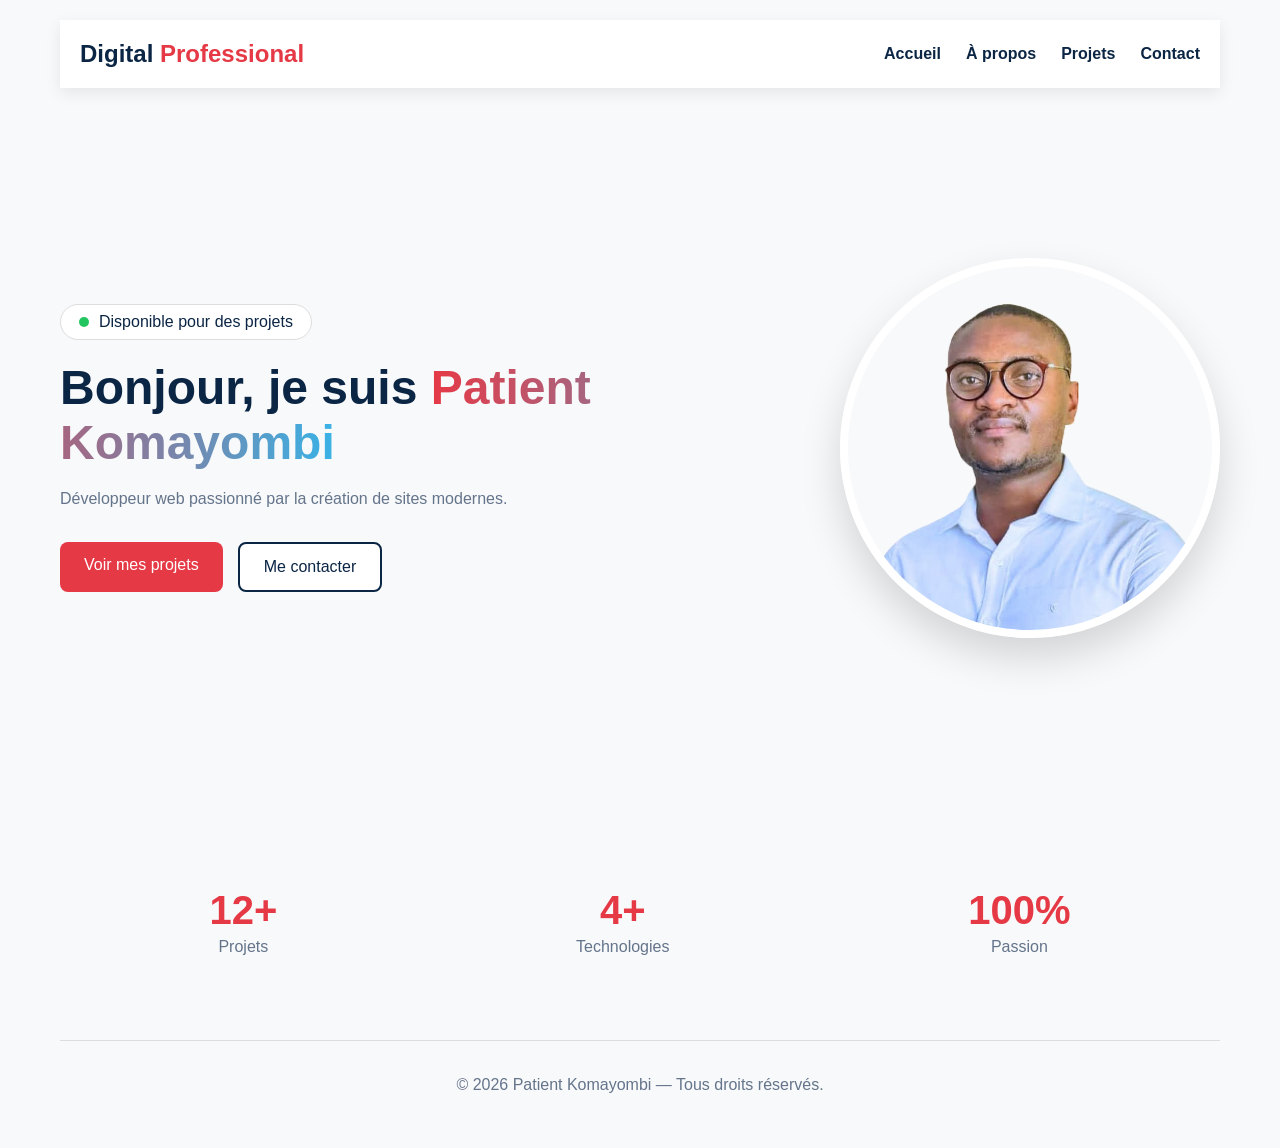
==== commit fbdc4b05: "arrangement images" ====
--- a/index.html
+++ b/index.html
@@ -1,153 +1,43 @@
 <!DOCTYPE html>
-<html lang="en">
+<html lang="fr">
 <head>
-    <meta charset="UTF-8">
-    <meta name="viewport" content="width=device-width, initial-scale=1.0">
-    <title>Mon portfolio</title>
-    <link rel="stylesheet" href="./CSS/style.css">
-    
+<meta charset="UTF-8">
+<meta name="viewport" content="width=device-width, initial-scale=1.0">
+<title>Portfolio - Patient Komayombi</title>
+<link rel="stylesheet" href="/CSS/style.css">
 </head>
 <body>
-    <header>
+<header class="headercontainer">
+    <h2 class="logo">Digital <span>Professional</span></h2>
+    <nav class="Navigation">
+        <a href="#">Accueil</a>
+        <a href="./about.html">À propos</a>
+        <a href="./mesprojets.html">Projets</a>
+        <a href="./contact.html">Contact</a>
+    </nav>
+</header>
 
-       <div class="headercontainer">
-        <h2>Digital Professional</h2>
-        <nav class="Navigation">
-            <ul>
-                <li> <a href="#">Acceuil</a> </li>
-                <li> <a href="./about.html">A propos</a></li>
-                <li> <a href="./mesprojets.html">Projets</a></li>
-                <li> <a href="./contact.html">Contact</a> </li>
-            </ul>
-            <button class="">Me connecter</button>
-        </nav>
-       </div> 
-    </header>
-    <main>
-        <section class="SALUTO">
-           <img id="photoprofil" width="100px" height="100px"  src="./img/Profil.jpeg" alt="photoprofil">
-              <div class="status">
-                <span class="dot"></span>
-                <span>Disponible pour des projets</span>
-             </div>
-             <h1 >Bonjour, Je suis <span class="name"> Patient Komayombi </span>  </h1>      
-                <p>Développeur web en formation, passionné par la création de sites et d'applications.</p>
-                <div class="button-container">
-                    <button>voir mes projets &rarr; </button>
-                    <button id="Contactbutton"> Me contacter</button>
-                </div>
-        </section>
-        <section class="stats">
-            <div class="stat">
-                <h2>12+</h2>
-                <p>Projets réalisés</p>
-            </div>
+<section class="hero">
+<div class="Presentation">
+<div class="status"><span class="dot"></span> Disponible pour des projets</div>
+<h1>Bonjour, je suis <span class="name">Patient Komayombi</span></h1>
+<p>Développeur web passionné par la création de sites modernes.</p>
+<div class="buttons">
+<a class="btn" href="./mesprojets.html">Voir mes projets</a>
+<a class="btn secondary" href="./contact.html">Me contacter</a>
+</div>
+</div>
+<img id="photoprofil" src="./img/Profil_vrai.png" alt="Photo">
+</section>
 
-            <div class="stat">
-                <h2>4</h2>
-                <p>Technologies maîtrisées</p>
-            </div>
+<section class="stats">
+<div><h2>12+</h2><p>Projets</p></div>
+<div><h2>4+</h2><p>Technologies</p></div>
+<div><h2>100%</h2><p>Passion</p></div>
+</section>
 
-            <div class="stat">
-                <h2>100%</h2>
-                <p>Passion & rigueur</p>
-            </div>
-        </section>
-        <section class="Competences">
-            <span class="INDIC">Savoir faire</span> 
-            <h2>Mes compétences</h2>
-            <p> les outils et language que j'utilise pour donner vie à mes idées</p>
-           <ul class="Blockscompetences">
-                 <li class="BLOCK">
-                    <img class="icon" height="40" width="40" src="./img/logo_html.png" alt="imghtml">
-                    <h2>HTML</h2>
-                    <p>structures semantiques et propres des pages web</p>
-                    <span class="Action">Fondations</span>
-                 </li>
-                
-                <li class="BLOCK">
-                    <img class="icon" height="40" width="40" src="./img/logo-css.png" alt="imgcss">
-                    <h2>CSS</h2>
-                    <p>Mise en forme, habillage et design responsive</p>
-                    <span class="Action" > Style </span>
-                </li>
-                
-                <li class="BLOCK">
-                    <img class="icon" height="40" width="40" src="./img/logo-javascript.png" alt="imgjavascript">
-                    <h2>Javascript</h2>
-                    <p>création d'interractivité et dynamique d'interface</p>
-                    <span class="Action"> Logique </span>
-                </li>
-                
-                <li class="BLOCK">
-                    <img class="icon" height="40" width="40" src="./img/logo-git.png" alt="imggit">
-                    <h2>Git</h2>
-                    <p>Gestion de version et collaboration</p>
-                    <span class="Action"> collaboration </span>
-                </li>
-           </ul>
-        </section>
-        <section class="PHILO">
-            <span class="INDIC">Valeurs</span>
-            <h2>Ma philosophie</h2>
-            <div id="SLG">
-                <p>"Innover aujourdhui, reussir demain "</p>
-                <h4>-Patient-komayombi</h4> 
-            </div>
-            
-        </section>
-        <section>
-            <span class="INDIC">Réalisation</span>
-            <h2>Projets récents </h2>
-            <P>Une section de mes travaux d'integration web recents</P>
-            <div class="Dblocks">
-                <div class="projets">
-                   <div class="illustration"> <img width="100" height="100" class="projectilustration" src="./img/capture.jpg" alt="illustration 1"> </div>
-                    <div class="Toulscontenaire">
-                        <h3 class="Titreprojet" >landing page Saas</h3>
-                        <p>page de presentation avec annimation CSS et formulaire de capture </p>
-                        <div class="OUTILS">
-                        <div class="Action">HTML</div>
-                        <div class="Action">CSS</div>
-                        <div class="Action">JS</div>
-                    </div>
-                </div>
-                </div>
-                 <div class="projets">
-                    <div class="illustration"> <img width="100" height="100" class="projectilustration" src="./img/capture.jpg" alt="illustration 1"> </div>
-                    <div class="Toulscontenaire">
-                        <h3 class="Titreprojet" >To-Do app </h3>
-                            <p>Application de gestion de tâches avec stockage local et interaction </p>
-                            <div class="OUTILS">
-                            <div class="Action">javascript</div>
-                            <div class="Action">localstorage</div>
-                        </div>
-                    </div>
-                    
-                </div>
-                 <div class="projets">
-                    <div class="illustration"> <img width="100" height="100" class="projectilustration" src="./img/capture.jpg" alt="illustration 1"> </div>
-                      <div class="Toulscontenaire">
-                        <h3 class="Titreprojet" >portfolio personnel</h3>
-                        <p>ce portfolio conçu et codé de zero pour présenter mes competences </p>
-                        <div class="OUTILS">
-                        <div class="Action">HTML</div>
-                        <div class="Action">CSS</div>
-                        <div class="Action">GIT</div>
-                    </div>
-                    </div>
-            </div>
-        </section>
-        <section id="LAST">
-            <span class="CONT">Contact</span>
-            <h2>Travaillons ensemble</h2>
-           <p>Vous avez un projet en tête ou souhaitez collaborer ? N'hésitez pas à me contacter pour discuter de vos idées et voir comment nous pouvons les concrétiser ensemble.</p>
-           <button class="LBTN" >@Patientkom</button>
-        </section>
-    </main>
 <footer>
-    <hr>
-    © 2026 Patient Komayombi — Tous droits réservés
+<p>© 2026 Patient Komayombi — Tous droits réservés.</p>
 </footer>
 </body>
-</html>
+</html>
--- a/CSS/style.css
+++ b/CSS/style.css
@@ -1,417 +1,958 @@
-* {
-    margin: 0;
-    padding: 0;
-    box-sizing: border-box;
-    font-family: system-ui, -apple-system, BlinkMacSystemFont, 'Segoe UI', Roboto, Oxygen, Ubuntu, Cantarell, sans-serif;
-}
-body {
-    margin: 0 auto;
-    max-width: 70%;
-    padding: 20px;
-    background-color: #f8f9fa;
-    color: #1e293b;
-    font-size: 15px;
-    line-height: 1.5;
-}
-.headercontainer {
-    display: flex;
-    justify-content: space-between;
-    align-items: center;
-    background-color: #ffffff;
-    padding: 15px 0;
-    margin-bottom: 30px;
-    margin-left: 0;
-    padding: 10px 20px;
-}
-.headercontainer ul {
-    list-style-type: none;
-    display: flex;
-    margin-right: 0;
-}
-.headercontainer ul li {
-    margin-left: 20px;
-    list-style: none;
-    justify-content: space-between;
-    display: flexbox;
-    color: #475569;
-    font-size: 14px;
-    font-weight: 500;
-}
-.headercontainer ul li:hover {
-    background-color: #e63946;
-    color: #ffffff;
-    transition: all 0.3s ease;
-}
-main{
-    display: flex;
-    flex-direction: column;
-    gap: 1rem;
-}
-
-#photoprofil {
-    width: 150px;
-    height: 160px;
-    border-radius: 50%;
-    margin-left: 35%;
-    margin-bottom: 10px;
-    border: #39b2e6 2px solid ;
-}
-.name {
-    color: #39b2e6;
-}
-.Navigation {
-    display: flex;
-    justify-content: space-between;
-    align-items: center;
-    padding: 10px 0;
-    gap: 20px;
-}
-.Navigation ul li a{
-    text-decoration: none;
-}
-button {
-    background-color: #e63946;
-    color: #ffffff;
-    padding: 10px 24px;
-    border-radius: 6px;
-    border: none;
-    margin: 5px;
-    font-size: 14px;
-    font-weight: 600;
-}
-button:hover {
-    background-color: #a69e9e;
-    color: #ffffff;
-    transition: all 0.3s ease;
-}
-#Contactbutton{
-    background-color: #f1f1f1;
-    color: #082e6b;
-    padding: 10px 24px;
-    border-radius: 6px;
-    border: #0a036c 1px solid;
-    margin: 5px;
-    font-size: 14px;
-    font-weight: 600;
-}
-#Contactbutton:hover{
-    background-color: #0c0c0c;
-    color: #e63946;
-}
-.status {
-    display: flex;
-    align-items: center;
-    margin-left: 30%;
-    padding: 6px 16px;
-    border: 1px solid #e2e8f0;
-    border-radius: 999px;
-    background: #ffffff;
-    color: #0b2545;
-    font-size: 12px;
-    font-weight: 500;
-    width: 200px;
-    height: 50px;
-
-}
-
-.dot {
-    width: 8px;
-    height: 8px;
-    background: #e63946;
-    border-radius: 50%;
-}
-section {
-    margin-top: 60px;
-    margin-bottom: 60px;
-    Justify-content: center;
-    Align-items: center;
-}
-.SALUTO {
-    display: grid;
-    margin-top: 20px;
-    align-items: center;
-    padding: 20px 10px;
-    margin-left: auto;
-    margin-right: auto;
-    max-width: 700px;
-    text-align: center;
-}
-.SALUTO h1 {
-    font-size: 38px;
-    font-weight: 800;
-    color: #0b2545;
-    margin-bottom: 15px;
-}
-.SALUTO p {
-    font-size: 16px;
-    color: #64748b;
-}
-.button-container {
-    display: flex;
-    justify-content: center;
-    align-items: center;
-    gap: 15px;
-    margin-top: 25px;
-}
-.button-container span {
-    color: #0b2545;
-    font-weight: 600;
-    font-size: 14px;
-    cursor: pointer;
-    border: 1px solid #cbd5e1;
-    border-radius: 6px;
-    padding: 10px 20px;
-    justify-content: space-between;
-    background-color: #ffffff;
-}
-.button-container span:hover {
-    background-color: #e63946;
-    color: #ffffff;
-    border-color: #e63946;
-    transition: all 0.3s ease;
-}   
-
-.stats {
-    width: 100%;
-    max-width: 800px;
-    margin: 50px auto;
-    padding-top: 30px;
-    border-top: 1px solid #e2e8f0;
-
-    display: flex;
-    justify-content: space-around;
-    align-items: center;
-
-}
-
-.stat {
-    text-align: center;
-}
-
-.stat h2 {
-    color: #0b2545;
-    font-size: 36px;
-    font-weight: 800;
-    margin-bottom: 5px;
-}
-
-.stat p {
-    color: #64748b;
-    font-size: 13px;
-    font-weight: 500;
-}
-.Competences {
-    margin: 40px 0;
-}
-.Competences h2 {
-    font-size: 26px;
-    font-weight: 700;
-    color: #0b2545;
-}
-.INDIC {
-    color: #e63946;
-    font-size: 11px;
-    font-weight: 700;
-    letter-spacing: 0.05em;
-    text-transform: uppercase;
-    margin-bottom: 8px;
-}
-.Blockscompetences {
-    display: flex;
-    flex-direction: row; 
+
+:root{
+ --primary:#e63946;
+ --secondary:#39b2e6;
+ --dark:#0b2545;
+ --light:#fff;
+ --bg:#f8f9fa;
+ --text:#64748b;
+}
+*{margin:0;padding:0;box-sizing:border-box}
+html{scroll-behavior:smooth}
+body{
+font-family:Arial,sans-serif;
+background:var(--bg);
+color:var(--dark);
+max-width:1200px;
+margin:auto;
+padding:20px;
+}
+.headercontainer{
+position:sticky;top:0;
+display:flex;
+justify-content:space-between;
+align-items:center;
+padding:20px;
+background:#fff;
+box-shadow:0 5px 15px rgba(0,0,0,.08);
+}
+.logo span{color:var(--primary)}
+.Navigation{display:flex;gap:25px}
+.Navigation a{text-decoration:none;color:var(--dark);font-weight:600}
+.Navigation a:hover{color:var(--primary)}
+.hero{
+    display:flex;
+    justify-content:space-between;
+    align-items:center;
+    gap:50px;
+    min-height:80vh;
+}
+.status{
+    display:inline-flex;
+    align-items:center;
+    gap:10px;
+    padding:8px 18px;
+    border-radius:30px;
+    background:#fff;
+    border:1px solid #ddd;
+    margin-bottom:20px;
+}
+.dot{width:10px;height:10px;border-radius:50%;background:#22c55e}
+    h1{font-size:3rem;margin-bottom:15px}
+    .name{
+    background:linear-gradient(90deg,var(--primary),var(--secondary));
+    -webkit-background-clip:text;
+    color:transparent;
+}
+p{color:var(--text);line-height:1.7}
+.buttons{margin-top:30px;display:flex;gap:15px}
+.btn{
+    padding:14px 24px;
+    background:var(--primary);
+    color:#fff;
+    text-decoration:none;
+    border-radius:8px;
+    transition:.3s;
+}
+.secondary{background:#fff;color:var(--dark);border:2px solid var(--dark)}
+.btn:hover{transform:translateY(-4px)}
+#photoprofil{
+    width:380px;height:380px;
+    border-radius:50%;
+    object-fit:cover;
+    border:8px solid #fff;
+    box-shadow:0 20px 40px rgba(0,0,0,.15)
+}
+
+.stats{
+    display:flex;
+    justify-content:space-around;
+    margin:80px 0;
+    text-align:center;
+}
+.stats h2{font-size:2.5rem;color:var(--primary)}
+footer{
+    margin-top:80px;
+    text-align:center;
+    padding:30px;
+    border-top:1px solid #ddd;
+    color:var(--text)
+}
+.projets-section{
+    padding:80px 0;
+}
+
+.projets-section h2{
+    text-align:center;
+    font-size:2.5rem;
+    margin:15px 0;
+    color:#0b2545;
+}
+
+.description{
+    text-align:center;
+    max-width:700px;
+    margin:0 auto 50px;
+    color:#64748b;
+}
+
+.projects-grid{
+    display:grid;
+    grid-template-columns:repeat(auto-fit,minmax(320px,1fr));
+    gap:30px;
+}
+
+.project-card{
+    background:#fff;
+    border-radius:18px;
+    overflow:hidden;
+    box-shadow:0 10px 30px rgba(0,0,0,.08);
+    transition:.35s;
+}
+
+.project-card:hover{
+    transform:translateY(-10px);
+    box-shadow:0 20px 40px rgba(0,0,0,.15);
+}
+
+.project-image{
+    height:230px;
+    overflow:hidden;
+}
+
+.project-image img{
+    width:100%;
+    height:100%;
+    object-fit:cover;
+    transition:.4s;
+}
+
+.project-card:hover img{
+    transform:scale(1.08);
+}
+
+.project-content{
+    padding:25px;
+}
+
+.project-content h3{
+    margin-bottom:15px;
+    color:#0b2545;
+}
+
+.project-content p{
+    color:#64748b;
+    margin-bottom:20px;
+    line-height:1.7;
+}
+
+.project-tags{
+    display:flex;
+    flex-wrap:wrap;
+    gap:10px;
+    margin-bottom:25px;
+}
+
+.project-tags span{
+    background:#eef4ff;
+    color:#2563eb;
+    padding:7px 14px;
+    border-radius:20px;
+    font-size:.85rem;
+    font-weight:600;
+}
+
+.project-buttons{
+    display:flex;
+    gap:15px;
+}
+
+.project-buttons a{
+    flex:1;
+    text-align:center;
+    padding:12px;
+    text-decoration:none;
+    border-radius:8px;
+    font-weight:600;
+    transition:.3s;
+}
+
+.project-buttons a:first-child{
+    background:#2563eb;
+    color:#fff;
+}
+
+.project-buttons a:last-child{
+    border:2px solid #2563eb;
+    color:#2563eb;
+}
+
+.project-buttons a:hover{
+    transform:translateY(-3px);
+}
+@media(max-width:768px){
+.hero{flex-direction:column-reverse;text-align:center}
+.Navigation{flex-wrap:wrap;justify-content:center}
+#photoprofil{width:250px;height:250px}
+.stats{flex-direction:column;gap:30px}
+}
+/* ========================= */
+/* CONTACT */
+/* ========================= */
+
+.contact-section{
+
+padding:80px 0;
+
+}
+
+.contact-title{
+
+text-align:center;
+
+margin-bottom:60px;
+
+}
+
+.contact-title h1{
+    font-size:42px;
+    margin:15px 0;
+    color:#0b2545;
+
+}
+
+.contact-title p{
+    max-width:650px;
+    margin:auto;
+    color:#64748b;
+    line-height:1.8;
+
+}
+
+.contact-container{
+    display:grid;
+    grid-template-columns:1fr 1.2fr;
+    gap:40px;
+    margin-top:50px;
+
+}
+
+.contact-info{
+    background:#fff;
+    padding:35px;
+    border-radius:18px;
+    box-shadow:0 15px 35px rgba(0,0,0,.08);
+
+}
+
+.contact-info h2{
+    margin-bottom:30px;
+
+}
+.info{
+    display:flex;
+    gap:20px;
+    margin-bottom:25px;
+    align-items:flex-start;
+
+}
+
+.info i{
+
+    width:55px;
+    height:55px;
+    background:#2563eb;
+    color:#fff;
+    display:flex;
     justify-content:center;
-    align-items: center;
-    margin-top: 30px;
-    gap: 20px;
-    list-style: none;
-    margin-left: 0;
-    margin-right: 0;
-
-}
-
-.icon {
-    width: 40px;
-    height: 40px;
-    background: #e0e7ff;
-    border-radius: 10px;
-    display: flex;
-    justify-content: center;
-    align-items: center;
-    margin-bottom: 15px;
-    font-size: 18px;
-}
-.BLOCK {
-    background: #ffffff;
-    border: 1px solid #f1f5f9;
-    border-radius: 12px;
-    padding: 20px;
-    display: flexbox;
-    min-width: 20%;
-    transition: .3s;
-    cursor: pointer;
-    box-shadow: 0 4px 6px -1px rgba(0, 0, 0, 0.03);
-    margin: 0;
-}
-.BLOCK h3 {
-    font-size: 18px;
-    font-weight: 700;
-    color: #0b2545;
-    margin-bottom: 8px;
-}
-.BLOCK p {
-    font-size: 13px;
-    color: #64748b;
-}
-.Action {
-    display: inline-block;
-    background: #f1f5f9;
-    color: #0b2545;
-    padding: 6px 12px;
-    border-radius: 20px;
-    font-size: 11px;
-    font-weight: 600;
-    margin-top: 15px;
-}
-.PHILO {
-   
-}
-.PHILO h2 {
-    font-size: 26px;
-    font-weight: 700;
-    color: #0b2545;
-}
-#SLG {
-    background-color: #ffffff;
-    Border-radius: 12px;
-    border: 1px solid #f1f5f9;
-    padding: 40px;
-    border-left: 4px solid #e63946;
-    margin: 20px 0;
-    font-size: 18px;
-    font-weight: 600;
-    color: #0b2545;
-}
-.Dblocks {
-    display: flex;       
-    justify-content: center;
-    align-items: center;
-    gap: 20px;
-    margin-top: 30px;
-    justify-content: space-between ;
-}   
-
-.projets {
-    width: 30%;
-    height: auto;
-    border-radius: 12px;
-    Border: 1px solid #f1f5f9;
-    overflow: hidden;
-    background-color: #ffffff;
-    margin: 0;
-}
-.projets p {
-    font-size: 13px;
-    color: #64748b;
-}
-.illustration  {
-    display: flex;
-    justify-content: center;
-    align-items: center;
-    text-align: center;
-    color: #0b2545;
-    font-size: 14px;
-    
-}
-.projectilustration {
-    width: 100%;
-    height: 50%;
-    object-fit: cover;
-    }
-
-.Titreprojet {
-    font-size: 18px;
-    font-weight: 700;
-    color: #0b2545;
-}
-.projets p {
-    font-size: 13px;
-    color: #64748b;
-}
-.Toulscontenaire {
-    margin-top: 15px;
-    font-size: 11px;
-    padding: 20px;
-}
-
-#LAST {
-    display: grid;
-    justify-content: center;
-    align-items: center;
-    border: 1px solid #0b2545;
-    border-radius: 16px;    
-    background-color: #0b2545;
-    Padding: 60px 20px;
-    gap: 15px;
-    text-align: center;
-    color: #cbd5e1;
-    margin: 60px 0 30px 0;
-}
-#LAST h2 {
-    color: #ffffff;
-    font-size: 30px;
-    font-weight: 800;
-    margin-bottom: 5px;
-}
-#LAST p {
-    font-size: 14px;
-    color: #94a3b8;
-}
-.CONT {
-    display: inline-flex;
-    justify-content: center;
-    align-items: center;
-    gap: 8px;
-    border: 1px solid #e63946;
-    border-radius: 20px;
-    Padding: 4px 12px;
-    margin: 0 auto 10px auto;
-    color: #e63946;
-    width: fit-content;
-    font-size: 11px;
-    font-weight: 700;
-    letter-spacing: 0.05em;
-}
-.LBTN {
-    background-color: #e63946;
-    color: #ffffff;
-    padding: 10px 20px;
-    border-radius: 6px;
-    display: inline-block;
-    margin: 15px auto 0 auto;
-    width: fit-content;
-    font-size: 14px;
-    font-weight: 600;
-}
-footer {
-    display: flex;
-    align-items: center;
-    justify-content: center;
-    padding: 20px 0;
-    margin-top: 40px;
-    color: #64748b;
-    font-size: 12px;
-}
-.menu-toggle {
-    display: none;
-}
-
-@media (max-width: 768px) {
-    .Blockscompetences {
-        flex-direction: column;
-        align-items: stretch;
-    }
-     .Dblocks {
-        flex-direction: column;
-        align-items: stretch;
-    }
+    align-items:center;
+    border-radius:50%;
+    font-size:20px;
+
+}
+
+.info h4{
+
+    margin-bottom:5px;
+    color:#0b2545;
+
+}
+
+.info p{
+color:#64748b;
+}
+
+.social-icons{
+
+    display:flex;
+    gap:15px;
+    margin-top:30px;
+
+}
+
+.social-icons a{
+
+width:45px;
+
+height:45px;
+
+display:flex;
+
+justify-content:center;
+
+align-items:center;
+
+background:#f1f5f9;
+
+border-radius:50%;
+
+text-decoration:none;
+
+color:#2563eb;
+
+transition:.3s;
+
+}
+
+.social-icons a:hover{
+
+background:#2563eb;
+
+color:#fff;
+
+}
+
+.contact-form{
+
+background:#fff;
+
+padding:35px;
+
+border-radius:18px;
+
+box-shadow:0 15px 35px rgba(0,0,0,.08);
+
+}
+
+.input-group{
+
+display:grid;
+
+grid-template-columns:1fr 1fr;
+
+gap:20px;
+
+}
+
+.contact-form input,
+
+.contact-form textarea{
+
+width:100%;
+
+padding:15px;
+
+margin-top:20px;
+
+border:1px solid #ddd;
+
+border-radius:10px;
+
+font-size:15px;
+
+outline:none;
+
+transition:.3s;
+
+}
+
+.contact-form input:focus,
+
+.contact-form textarea:focus{
+
+border-color:#2563eb;
+
+}
+
+.contact-form button{
+
+margin-top:25px;
+
+background:#2563eb;
+
+color:#fff;
+
+padding:15px;
+
+border:none;
+
+border-radius:10px;
+
+font-size:16px;
+
+cursor:pointer;
+
+transition:.3s;
+
+}
+
+.contact-form button:hover{
+
+background:#1e40af;
+
+}
+
+@media(max-width:900px){
+
+.contact-container{
+
+grid-template-columns:1fr;
+
+}
+
+.input-group{
+
+grid-template-columns:1fr;
+
+}
+
+}
+/* =======================
+   A PROPOS
+========================== */
+
+.about{
+
+    display:flex;
+
+    justify-content:space-between;
+
+    align-items:center;
+
+    gap:70px;
+
+    padding:80px 0;
+
+}
+
+.about-image{
+
+    flex:1;
+
+    text-align:center;
+
+}
+
+.about-image img{
+
+    width:360px;
+
+    height:360px;
+
+    object-fit:cover;
+
+    border-radius:50%;
+
+    border:8px solid #fff;
+
+    box-shadow:0 20px 40px rgba(0,0,0,.15);
+
+    transition:.4s;
+
+}
+
+.about-image img:hover{
+
+    transform:scale(1.05);
+
+}
+
+.about-content{
+
+    flex:1.2;
+
+}
+
+.section-title{
+
+    color:#2563eb;
+
+    font-size:14px;
+
+    font-weight:700;
+
+    letter-spacing:2px;
+
+}
+
+.about-content h2{
+
+    font-size:42px;
+
+    margin:15px 0;
+
+    color:#0b2545;
+
+}
+
+.about-content p{
+
+    color:#64748b;
+
+    line-height:1.8;
+
+    margin-bottom:20px;
+
+}
+
+.about-info{
+
+    display:grid;
+
+    grid-template-columns:repeat(2,1fr);
+
+    gap:20px;
+
+    margin:35px 0;
+
+}
+
+.about-info div{
+
+    background:#fff;
+
+    padding:18px;
+
+    border-radius:12px;
+
+    box-shadow:0 10px 25px rgba(0,0,0,.08);
+
+}
+
+.about-info h4{
+
+    margin-bottom:8px;
+
+    color:#0b2545;
+
+}
+
+.about-info span{
+
+    color:#64748b;
+
+}
+
+.about-btn{
+
+    display:inline-block;
+
+    padding:15px 35px;
+
+    background:#2563eb;
+
+    color:#fff;
+
+    text-decoration:none;
+
+    border-radius:8px;
+
+    transition:.3s;
+
+}
+
+.about-btn:hover{
+
+    background:#1d4ed8;
+
+    transform:translateY(-3px);
+
+}
+
+@media(max-width:900px){
+
+.about{
+
+    flex-direction:column;
+
+    text-align:center;
+
+}
+
+.about-info{
+
+    grid-template-columns:1fr;
+
+}
+
+.about-image img{
+
+    width:260px;
+
+    height:260px;
+
+}
+
+/* =======================
+   A PROPOS
+========================== */
+
+.about{
+
+    display:flex;
+
+    justify-content:space-between;
+
+    align-items:center;
+
+    gap:70px;
+
+    padding:80px 0;
+
+}
+
+.about-image{
+
+    flex:1;
+
+    text-align:center;
+
+}
+
+.about-image img{
+
+    width:360px;
+
+    height:360px;
+
+    object-fit:cover;
+
+    border-radius:50%;
+
+    border:8px solid #fff;
+
+    box-shadow:0 20px 40px rgba(0,0,0,.15);
+
+    transition:.4s;
+
+}
+
+.about-image img:hover{
+
+    transform:scale(1.05);
+
+}
+
+.about-content{
+
+    flex:1.2;
+
+}
+
+.section-title{
+
+    color:#2563eb;
+
+    font-size:14px;
+
+    font-weight:700;
+
+    letter-spacing:2px;
+
+}
+
+.about-content h2{
+
+    font-size:42px;
+
+    margin:15px 0;
+
+    color:#0b2545;
+
+}
+
+.about-content p{
+
+    color:#64748b;
+
+    line-height:1.8;
+
+    margin-bottom:20px;
+
+}
+
+.about-info{
+
+    display:grid;
+
+    grid-template-columns:repeat(2,1fr);
+
+    gap:20px;
+
+    margin:35px 0;
+
+}
+
+.about-info div{
+
+    background:#fff;
+
+    padding:18px;
+
+    border-radius:12px;
+
+    box-shadow:0 10px 25px rgba(0,0,0,.08);
+
+}
+
+.about-info h4{
+
+    margin-bottom:8px;
+
+    color:#0b2545;
+
+}
+
+.about-info span{
+
+    color:#64748b;
+
+}
+
+.about-btn{
+
+    display:inline-block;
+
+    padding:15px 35px;
+
+    background:#2563eb;
+
+    color:#fff;
+
+    text-decoration:none;
+
+    border-radius:8px;
+
+    transition:.3s;
+
+}
+
+.about-btn:hover{
+
+    background:#1d4ed8;
+
+    transform:translateY(-3px);
+
+}
+
+@media(max-width:900px){
+
+.about{
+
+    flex-direction:column;
+
+    text-align:center;
+
+}
+
+.about-info{
+
+    grid-template-columns:1fr;
+
+}
+
+.about-image img{
+
+    width:260px;
+
+    height:260px;
+
+}
+
+/* =======================
+   A PROPOS
+========================== */
+
+.about{
+
+    display:flex;
+
+    justify-content:space-between;
+
+    align-items:center;
+
+    gap:70px;
+
+    padding:80px 0;
+
+}
+
+.about-image{
+
+    flex:1;
+
+    text-align:center;
+
+}
+
+.about-image img{
+
+    width:360px;
+
+    height:360px;
+
+    object-fit:cover;
+
+    border-radius:50%;
+
+    border:8px solid #fff;
+
+    box-shadow:0 20px 40px rgba(0,0,0,.15);
+
+    transition:.4s;
+
+}
+
+.about-image img:hover{
+
+    transform:scale(1.05);
+
+}
+
+.about-content{
+
+    flex:1.2;
+
+}
+
+.section-title{
+
+    color:#2563eb;
+
+    font-size:14px;
+
+    font-weight:700;
+
+    letter-spacing:2px;
+
+}
+
+.about-content h2{
+
+    font-size:42px;
+
+    margin:15px 0;
+
+    color:#0b2545;
+
+}
+
+.about-content p{
+
+    color:#64748b;
+
+    line-height:1.8;
+
+    margin-bottom:20px;
+
+}
+
+.about-info{
+
+    display:grid;
+
+    grid-template-columns:repeat(2,1fr);
+
+    gap:20px;
+
+    margin:35px 0;
+
+}
+
+.about-info div{
+
+    background:#fff;
+
+    padding:18px;
+
+    border-radius:12px;
+
+    box-shadow:0 10px 25px rgba(0,0,0,.08);
+
+}
+
+.about-info h4{
+
+    margin-bottom:8px;
+
+    color:#0b2545;
+
+}
+
+.about-info span{
+
+    color:#64748b;
+
+}
+
+.about-btn{
+
+    display:inline-block;
+
+    padding:15px 35px;
+
+    background:#2563eb;
+
+    color:#fff;
+
+    text-decoration:none;
+
+    border-radius:8px;
+
+    transition:.3s;
+
+}
+
+.about-btn:hover{
+
+    background:#1d4ed8;
+
+    transform:translateY(-3px);
+
+}
+
+@media(max-width:900px){
+
+.about{
+
+    flex-direction:column;
+
+    text-align:center;
+
+}
+
+.about-info{
+
+    grid-template-columns:1fr;
+
+}
+
+.about-image img{
+
+    width:260px;
+
+    height:260px;
+
+}
+
 }
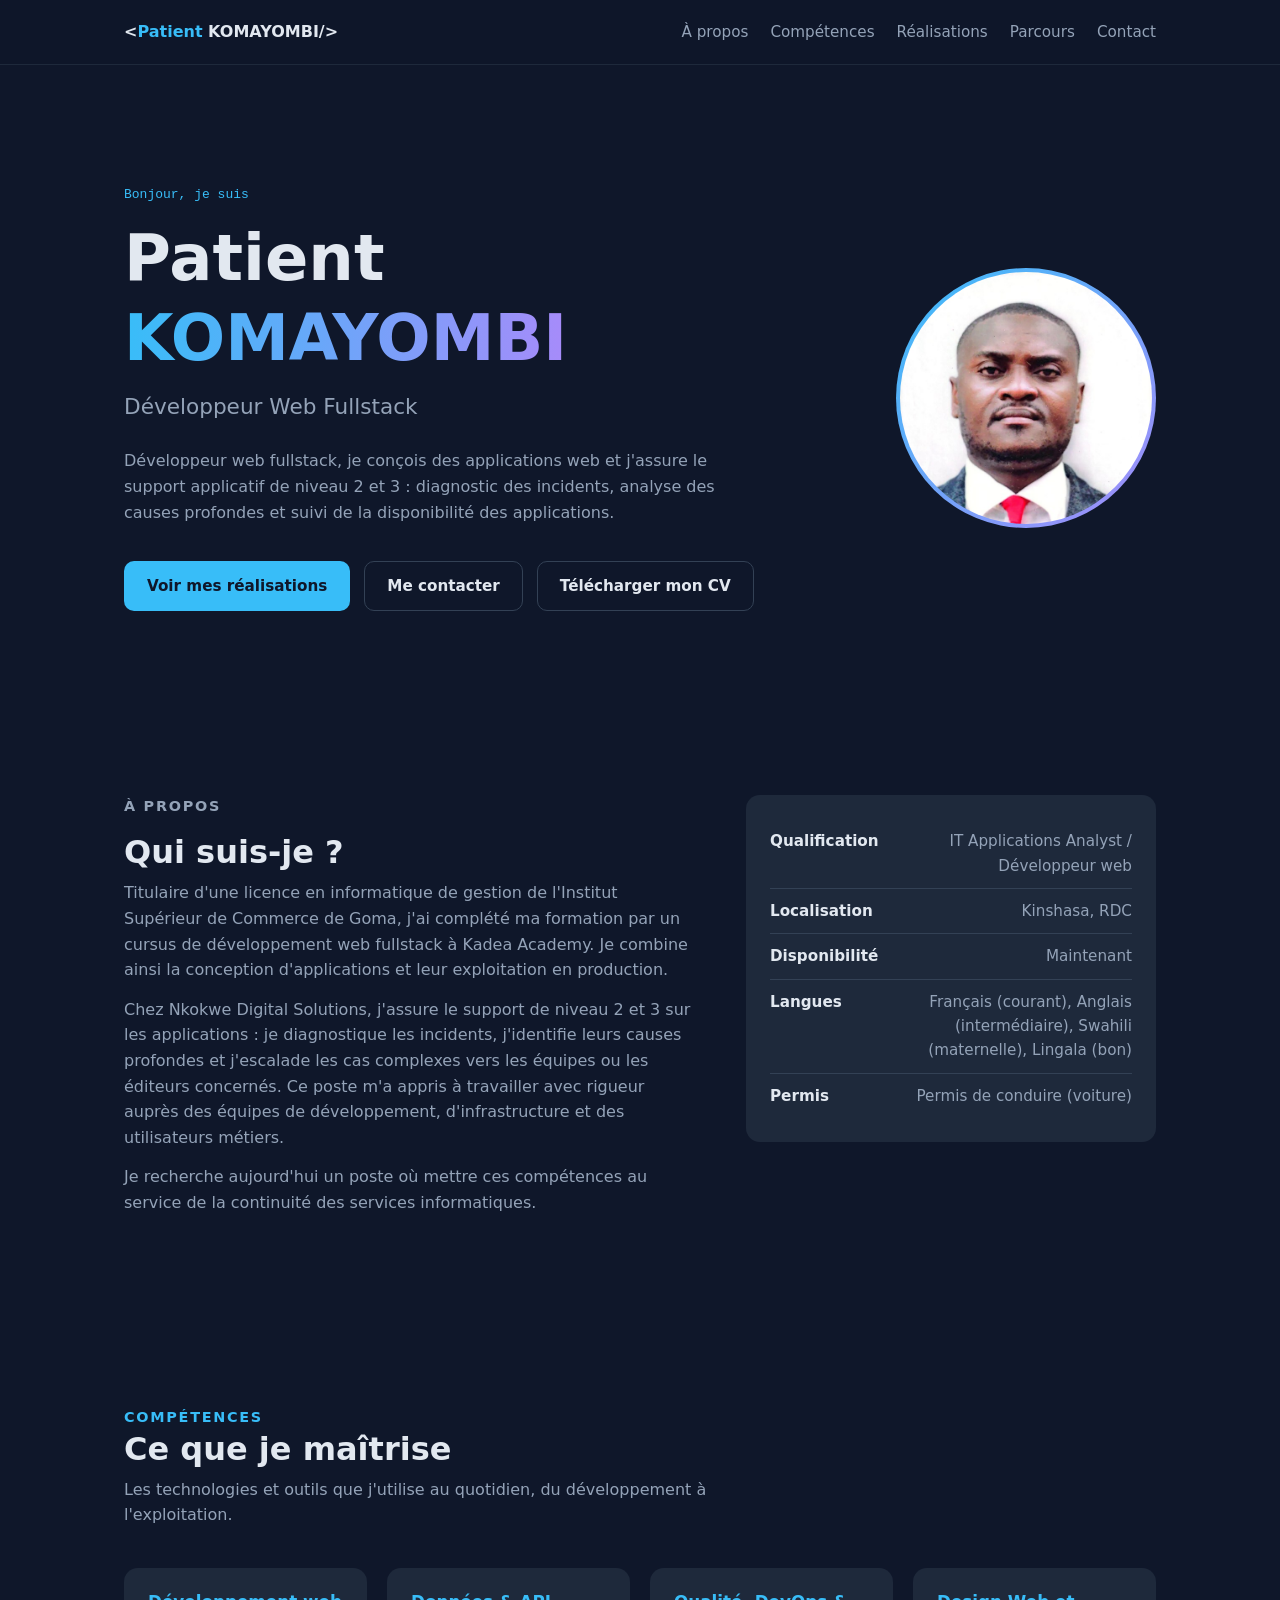
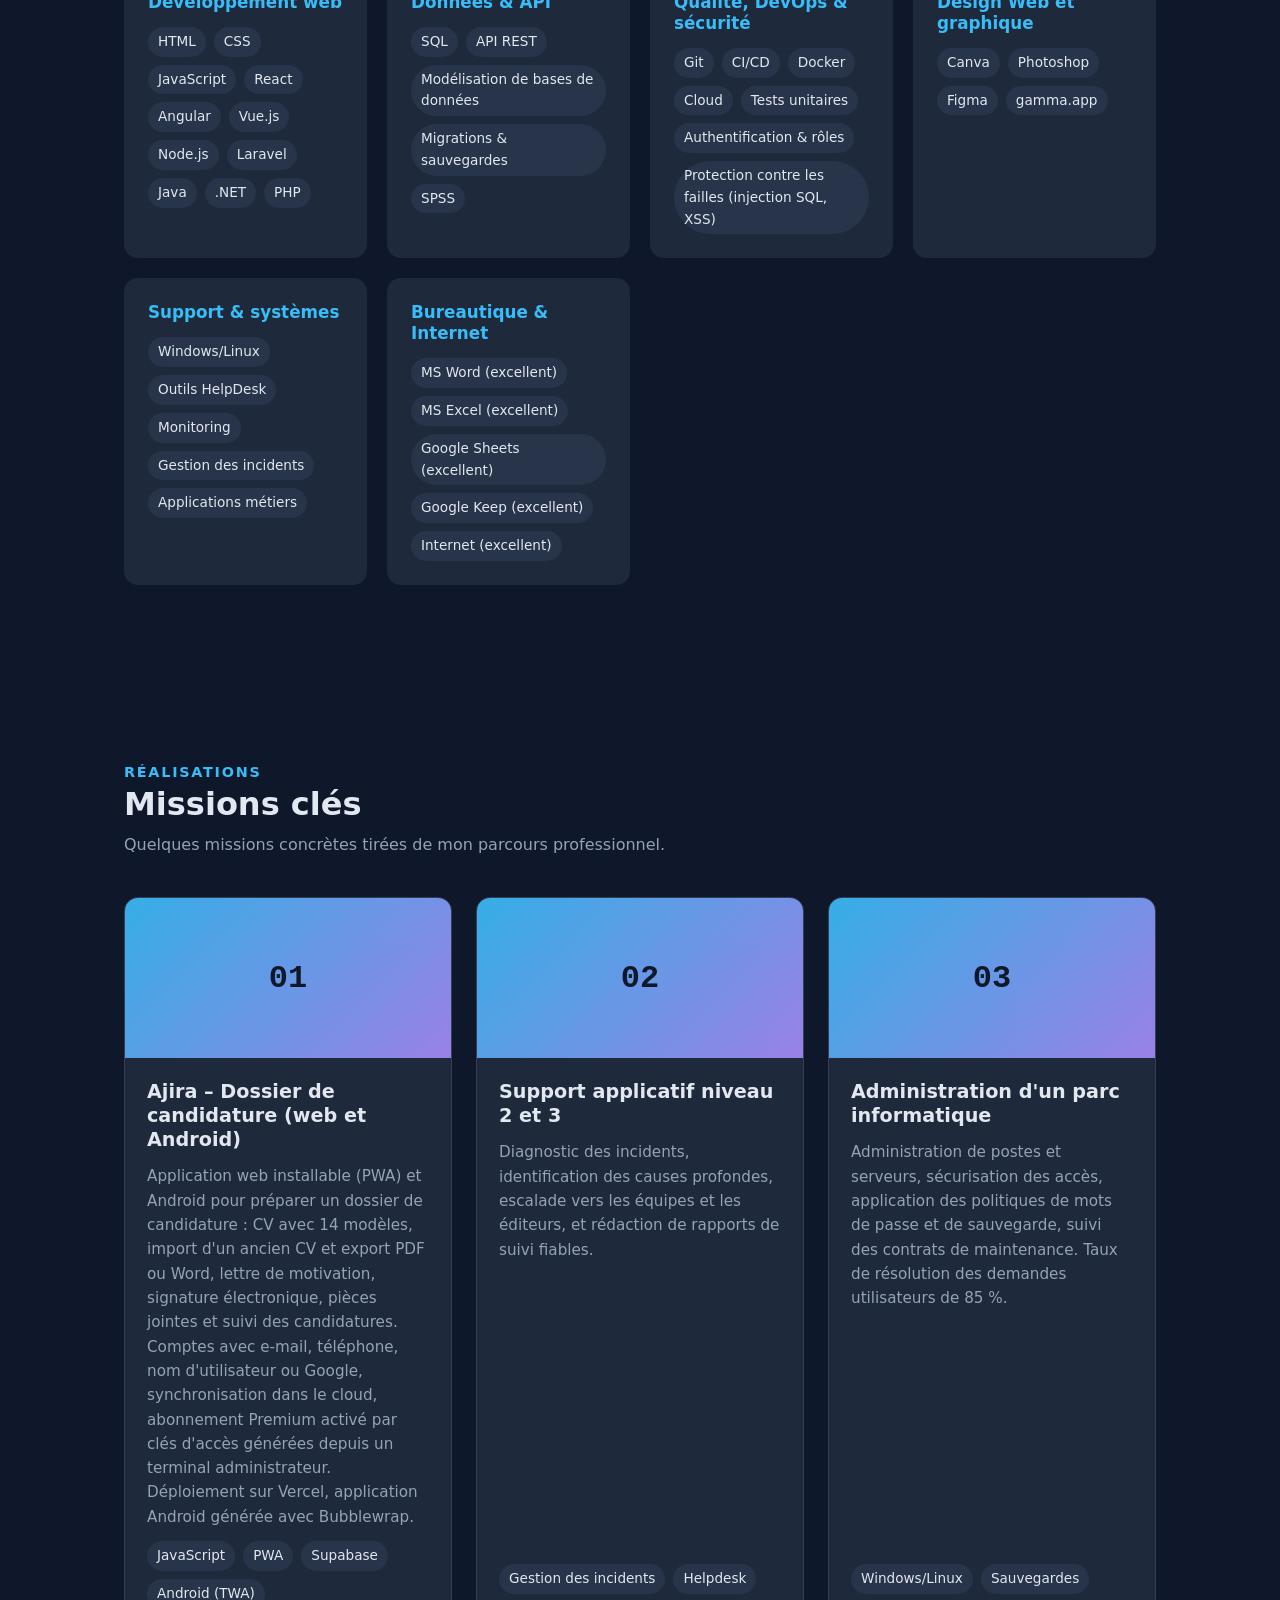
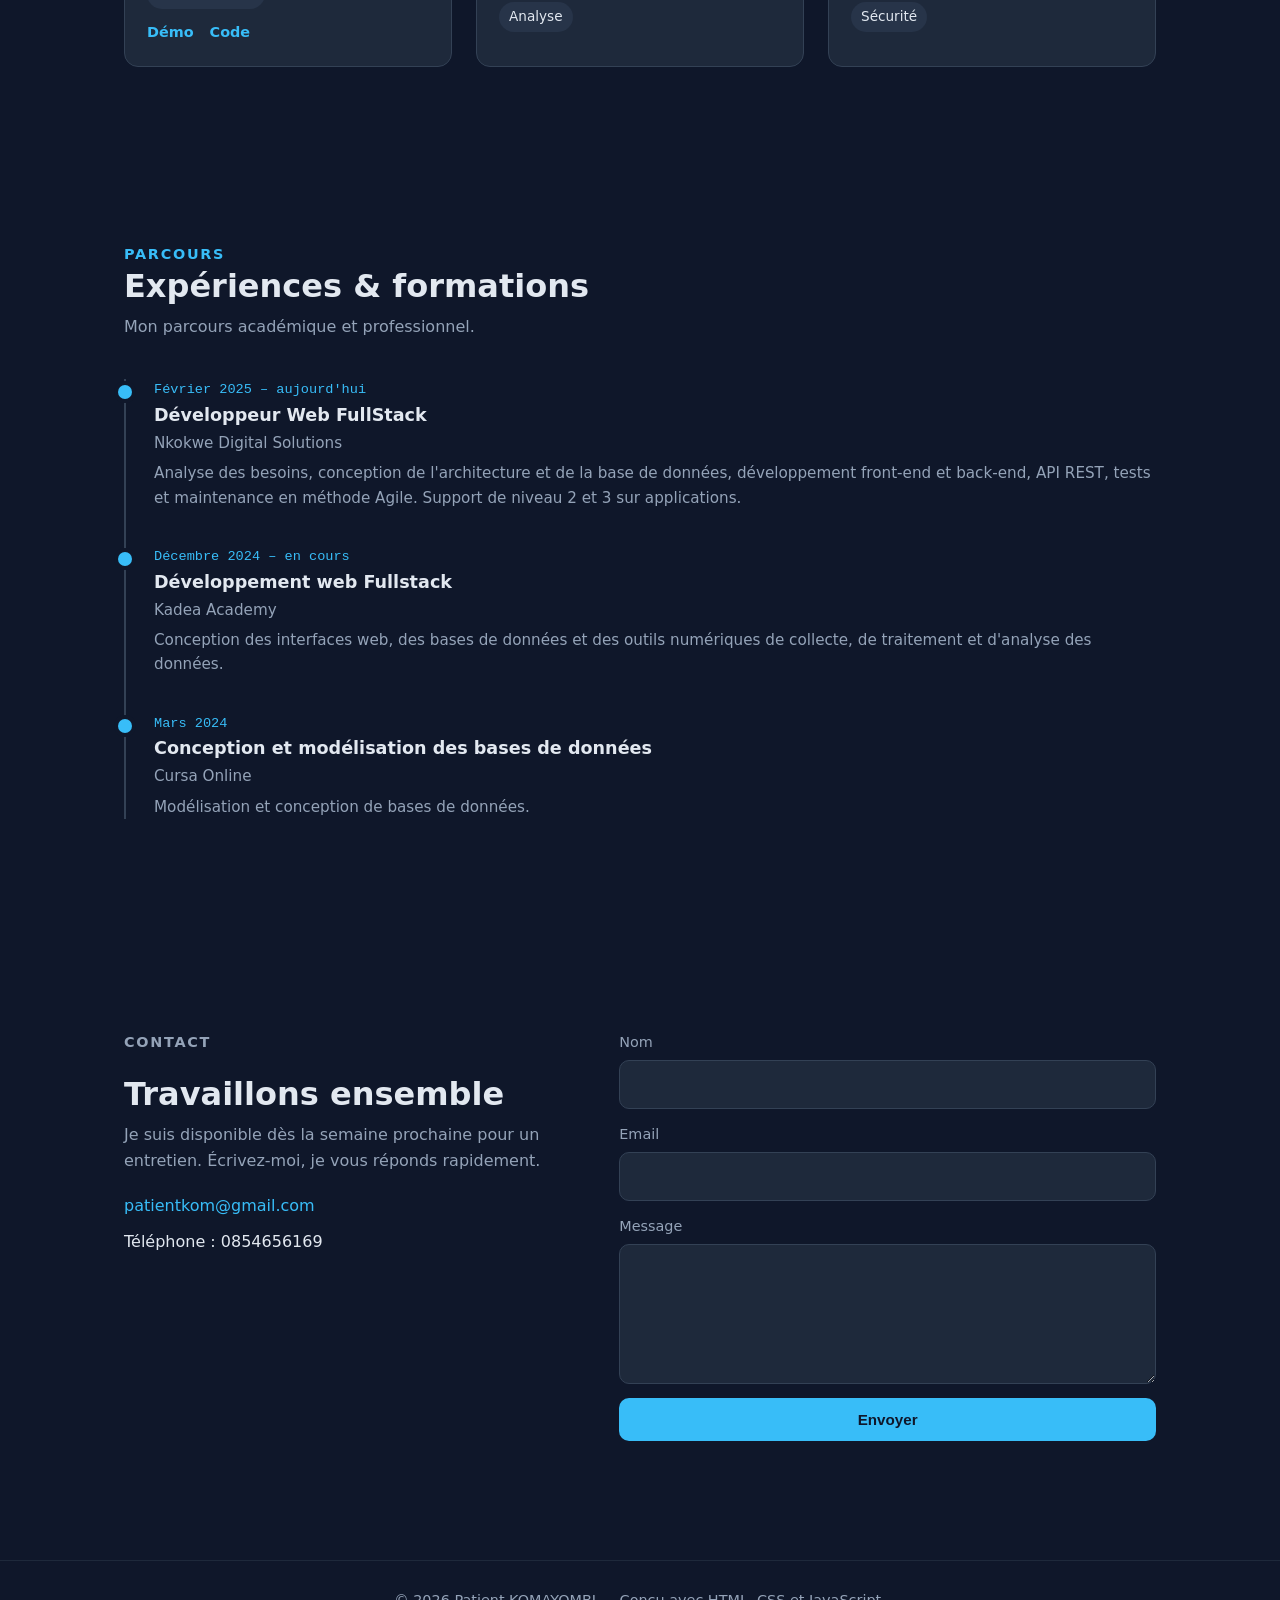
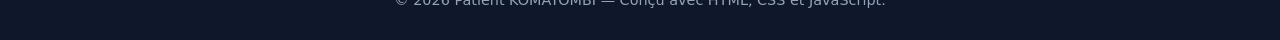
==== commit 9be1887c: "rearrangement" ====
--- a/index.html
+++ b/index.html
@@ -1,43 +1,129 @@
 <!DOCTYPE html>
 <html lang="fr">
 <head>
-<meta charset="UTF-8">
-<meta name="viewport" content="width=device-width, initial-scale=1.0">
-<title>Portfolio - Patient Komayombi</title>
-<link rel="stylesheet" href="/CSS/style.css">
+  <meta charset="UTF-8">
+  <meta name="viewport" content="width=device-width, initial-scale=1.0">
+  <title>Portfolio - Patient Komayombi</title>
+  <link rel="stylesheet" href="style.css">
 </head>
 <body>
-<header class="headercontainer">
-    <h2 class="logo">Digital <span>Professional</span></h2>
-    <nav class="Navigation">
-        <a href="#">Accueil</a>
-        <a href="./about.html">À propos</a>
-        <a href="./mesprojets.html">Projets</a>
-        <a href="./contact.html">Contact</a>
+
+<header class="nav">
+  <div class="container nav-inner">
+    <a class="logo" id="logo" href="#accueil"></a>
+    <button class="menu-btn" aria-label="Ouvrir le menu" aria-expanded="false" id="menuBtn">☰</button>
+    <nav id="mainNav">
+      <ul id="navList"></ul>
     </nav>
+  </div>
 </header>
 
-<section class="hero">
-<div class="Presentation">
-<div class="status"><span class="dot"></span> Disponible pour des projets</div>
-<h1>Bonjour, je suis <span class="name">Patient Komayombi</span></h1>
-<p>Développeur web passionné par la création de sites modernes.</p>
-<div class="buttons">
-<a class="btn" href="./mesprojets.html">Voir mes projets</a>
-<a class="btn secondary" href="./contact.html">Me contacter</a>
-</div>
-</div>
-<img id="photoprofil" src="./img/Profil_vrai.png" alt="Photo">
-</section>
+<main>
+  <!-- Accueil -->
+  <section class="hero" id="accueil">
+    <div class="container hero-grid">
+      <div class="hero-text">
+        <p class="greeting" id="heroGreeting"></p>
+        <h1 id="heroName"></h1>
+        <p class="role" id="heroRole"></p>
+        <p class="intro" id="heroIntro"></p>
+        <div class="btn-row" id="heroButtons"></div>
+      </div>
+      <div class="hero-photo" id="heroPhoto"></div>
+    </div>
+  </section>
 
-<section class="stats">
-<div><h2>12+</h2><p>Projets</p></div>
-<div><h2>4+</h2><p>Technologies</p></div>
-<div><h2>100%</h2><p>Passion</p></div>
-</section>
+  <!-- À propos -->
+  <section id="a-propos">
+    <div class="container about-grid reveal">
+      <div>
+        <p class="eyebrow" id="aboutEyebrow"></p>
+        <h2 id="aboutTitle"></h2>
+        <div id="aboutParagraphs"></div>
+      </div>
+      <ul class="facts" id="aboutFacts"></ul>
+    </div>
+  </section>
+
+  <!-- Compétences -->
+  <section id="competences">
+    <div class="container reveal">
+      <p class="eyebrow" id="skillsEyebrow"></p>
+      <h2 id="skillsTitle"></h2>
+      <p class="lead" id="skillsLead"></p>
+      <div class="skills-grid" id="skillsGrid"></div>
+    </div>
+  </section>
+
+  <!-- Projets -->
+  <section id="projets">
+    <div class="container reveal">
+      <p class="eyebrow" id="projectsEyebrow"></p>
+      <h2 id="projectsTitle"></h2>
+      <p class="lead" id="projectsLead"></p>
+      <div class="projects-grid" id="projectsGrid"></div>
+    </div>
+  </section>
+
+  <!-- Parcours -->
+  <section id="parcours">
+    <div class="container reveal">
+      <p class="eyebrow" id="timelineEyebrow"></p>
+      <h2 id="timelineTitle"></h2>
+      <p class="lead" id="timelineLead"></p>
+      <div class="timeline" id="timelineList"></div>
+    </div>
+  </section>
+
+  <!-- Contact -->
+  <section id="contact">
+    <div class="container contact-grid reveal">
+      <div class="contact-info">
+        <p class="eyebrow" id="contactEyebrow"></p>
+        <h2 id="contactTitle"></h2>
+        <p id="contactLead"></p>
+        <div id="contactLinks"></div>
+      </div>
+      <form id="contactForm" novalidate>
+        <label>Nom
+          <input type="text" name="name" required autocomplete="name">
+        </label>
+        <label>Email
+          <input type="email" name="email" required autocomplete="email">
+        </label>
+        <label>Message
+          <textarea name="message" required></textarea>
+        </label>
+        <button class="btn primary" type="submit">Envoyer</button>
+        <p class="form-msg" id="formMsg" role="status"></p>
+      </form>
+    </div>
+  </section>
+</main>
 
 <footer>
-<p>© 2026 Patient Komayombi — Tous droits réservés.</p>
+  <div class="container">
+    <p id="footerText"></p>
+  </div>
 </footer>
+
+<!-- Terminal d'administration (ouvrir / fermer : Ctrl + Shift + A) -->
+<div class="terminal hidden" id="terminal" aria-label="Terminal d'administration">
+  <div class="term-head">
+    <span>admin — portfolio</span>
+    <span class="term-actions">
+      <button type="button" id="photoBtn">Photo</button>
+      <button type="button" id="termClose">Fermer</button>
+    </span>
+  </div>
+  <div class="term-out" id="termOut" aria-live="polite"></div>
+  <form class="term-input" id="termForm" autocomplete="off">
+    <span class="prompt" id="termPrompt">visiteur@portfolio:~$</span>
+    <input id="termIn" type="text" spellcheck="false" aria-label="Commande">
+  </form>
+</div>
+<input type="file" id="photoInput" accept="image/*" hidden>
+
+<script src="script.js"></script>
 </body>
-</html>+</html>
--- a/style.css
+++ b/style.css
@@ -0,0 +1,200 @@
+:root {
+  --bg: #0f172a;
+  --surface: #1e293b;
+  --surface-2: #273449;
+  --text: #e2e8f0;
+  --muted: #94a3b8;
+  --accent: #38bdf8;
+  --accent-2: #a78bfa;
+  --radius: 14px;
+  --max: 1080px;
+  --term-h: 340px;
+}
+
+* { box-sizing: border-box; margin: 0; padding: 0; }
+html { scroll-behavior: smooth; }
+body {
+  font-family: system-ui, -apple-system, "Segoe UI", Roboto, sans-serif;
+  background: var(--bg);
+  color: var(--text);
+  line-height: 1.6;
+}
+body.term-open { padding-bottom: var(--term-h); }
+a { color: var(--accent); text-decoration: none; }
+a:hover { text-decoration: underline; }
+.container { max-width: var(--max); margin: 0 auto; padding: 0 24px; }
+section { padding: 88px 0; }
+h1, h2, h3 { line-height: 1.25; }
+h2 { font-size: 2rem; margin-bottom: 8px; }
+.eyebrow { color: var(--accent); font-size: .9rem; text-transform: uppercase; letter-spacing: .12em; font-weight: 600; }
+.lead { color: var(--muted); margin-bottom: 40px; max-width: 640px; }
+.hidden { display: none !important; }
+
+/* Nav */
+header.nav {
+  position: sticky; top: 0; z-index: 10;
+  background: rgba(15, 23, 42, .85);
+  backdrop-filter: blur(10px);
+  border-bottom: 1px solid #1e293b;
+}
+.nav-inner { display: flex; align-items: center; justify-content: space-between; height: 64px; }
+.logo { font-weight: 700; color: var(--text); }
+.logo:hover { text-decoration: none; }
+.logo span { color: var(--accent); }
+nav ul { display: flex; gap: 22px; list-style: none; }
+nav a { color: var(--muted); font-size: .95rem; }
+nav a:hover { color: var(--text); text-decoration: none; }
+.menu-btn { display: none; background: none; border: 1px solid #334155; color: var(--text); border-radius: 8px; padding: 6px 10px; cursor: pointer; }
+
+/* Hero */
+.hero { padding: 120px 0 96px; }
+.hero-grid { display: grid; grid-template-columns: 1fr auto; gap: 56px; align-items: center; }
+.hero .greeting { color: var(--accent); font-family: monospace; margin-bottom: 12px; }
+.hero h1 { font-size: clamp(2.4rem, 6vw, 4rem); margin-bottom: 12px; }
+.hero h1 em { font-style: normal; background: linear-gradient(90deg, var(--accent), var(--accent-2)); -webkit-background-clip: text; background-clip: text; color: transparent; }
+.hero .role { font-size: 1.35rem; color: var(--muted); margin-bottom: 24px; }
+.hero .intro { max-width: 620px; color: var(--muted); margin-bottom: 36px; }
+.btn-row { display: flex; gap: 14px; flex-wrap: wrap; }
+.btn {
+  display: inline-block; padding: 12px 22px; border-radius: 10px;
+  font-weight: 600; font-size: .95rem; border: 1px solid transparent; cursor: pointer;
+}
+.btn.primary { background: var(--accent); color: #0f172a; }
+.btn.primary:hover { text-decoration: none; filter: brightness(1.08); }
+.btn.ghost { border-color: #334155; color: var(--text); background: transparent; }
+.btn.ghost:hover { text-decoration: none; border-color: var(--accent); }
+
+/* Photo de profil */
+.hero-photo {
+  width: 260px; height: 260px; flex-shrink: 0;
+  border-radius: 50%; padding: 4px;
+  background: linear-gradient(135deg, var(--accent), var(--accent-2));
+}
+.hero-photo > * {
+  width: 100%; height: 100%; border-radius: 50%;
+  display: flex; align-items: center; justify-content: center;
+}
+.hero-photo img { object-fit: cover; display: block; }
+.hero-photo span { background: var(--surface); font-size: 3.5rem; font-weight: 700; color: var(--accent); }
+
+/* About */
+.about-grid { display: grid; grid-template-columns: 1.4fr 1fr; gap: 48px; align-items: start; }
+.about-grid p { color: var(--muted); margin-bottom: 14px; }
+.facts { background: var(--surface); border-radius: var(--radius); padding: 24px; list-style: none; }
+.facts li { display: flex; justify-content: space-between; gap: 16px; padding: 10px 0; border-bottom: 1px solid #334155; font-size: .95rem; }
+.facts li:last-child { border-bottom: none; }
+.facts strong { color: var(--text); }
+.facts span { color: var(--muted); text-align: right; }
+
+/* Skills */
+.skills-grid { display: grid; grid-template-columns: repeat(auto-fit, minmax(240px, 1fr)); gap: 20px; }
+.skill-card { background: var(--surface); border-radius: var(--radius); padding: 24px; }
+.skill-card h3 { font-size: 1.05rem; margin-bottom: 14px; color: var(--accent); }
+.tags { display: flex; flex-wrap: wrap; gap: 8px; }
+.tag { background: var(--surface-2); color: var(--text); font-size: .85rem; padding: 4px 10px; border-radius: 999px; }
+
+/* Projects */
+.projects-grid { display: grid; grid-template-columns: repeat(auto-fit, minmax(300px, 1fr)); gap: 24px; }
+.project {
+  background: var(--surface); border-radius: var(--radius); overflow: hidden;
+  display: flex; flex-direction: column; border: 1px solid #334155;
+  transition: transform .2s, border-color .2s;
+}
+.project:hover { transform: translateY(-4px); border-color: var(--accent); }
+.project-thumb {
+  height: 160px;
+  background: linear-gradient(135deg, var(--accent), var(--accent-2));
+  display: flex; align-items: center; justify-content: center;
+  font-family: monospace; font-size: 2rem; font-weight: 700; color: #0f172a; opacity: .9;
+}
+.project-body { padding: 22px; display: flex; flex-direction: column; gap: 12px; flex: 1; }
+.project-body h3 { font-size: 1.2rem; }
+.project-body p { color: var(--muted); font-size: .95rem; flex: 1; }
+.project-links { display: flex; gap: 16px; font-size: .9rem; font-weight: 600; }
+
+/* Timeline */
+.timeline { position: relative; padding-left: 28px; border-left: 2px solid #334155; }
+.timeline-item { position: relative; margin-bottom: 36px; }
+.timeline-item::before {
+  content: ""; position: absolute; left: -36px; top: 6px;
+  width: 14px; height: 14px; border-radius: 50%; background: var(--accent);
+  box-shadow: 0 0 0 4px var(--bg);
+}
+.timeline-item .date { font-size: .85rem; color: var(--accent); font-family: monospace; }
+.timeline-item h3 { font-size: 1.1rem; margin: 4px 0; }
+.timeline-item .org { color: var(--muted); font-size: .95rem; margin-bottom: 6px; }
+.timeline-item p { color: var(--muted); font-size: .95rem; }
+
+/* Contact */
+.contact-grid { display: grid; grid-template-columns: 1fr 1.2fr; gap: 48px; }
+.contact-info > p { color: var(--muted); margin-bottom: 20px; }
+.contact-info a { display: block; margin-bottom: 10px; }
+form { display: flex; flex-direction: column; gap: 14px; }
+label { font-size: .9rem; color: var(--muted); display: flex; flex-direction: column; gap: 6px; }
+input, textarea {
+  background: var(--surface); border: 1px solid #334155; color: var(--text);
+  padding: 12px 14px; border-radius: 10px; font: inherit;
+}
+input:focus, textarea:focus { outline: 2px solid var(--accent); border-color: transparent; }
+textarea { min-height: 140px; resize: vertical; }
+.form-msg { font-size: .9rem; color: var(--accent); min-height: 1.2em; }
+
+footer { border-top: 1px solid #1e293b; padding: 28px 0; color: var(--muted); font-size: .9rem; text-align: center; }
+
+/* Reveal animation */
+.reveal { opacity: 0; transform: translateY(20px); transition: opacity .6s ease, transform .6s ease; }
+.reveal.visible { opacity: 1; transform: none; }
+@media (prefers-reduced-motion: reduce) {
+  .reveal { opacity: 1; transform: none; transition: none; }
+  html { scroll-behavior: auto; }
+}
+
+/* Terminal d'administration */
+.terminal {
+  position: fixed; left: 0; right: 0; bottom: 0; z-index: 50;
+  height: var(--term-h);
+  display: flex; flex-direction: column;
+  background: #020617; border-top: 1px solid #334155;
+  box-shadow: 0 -10px 30px rgba(0, 0, 0, .4);
+  font-family: ui-monospace, Menlo, Consolas, monospace; font-size: .85rem;
+}
+.terminal.hidden { display: none; }
+.term-head {
+  display: flex; justify-content: space-between; align-items: center; gap: 8px;
+  padding: 6px 12px; background: #0f172a; color: var(--muted);
+}
+.term-actions { display: flex; gap: 8px; }
+.term-head button {
+  background: none; border: 1px solid #334155; color: var(--text);
+  border-radius: 6px; padding: 2px 10px; cursor: pointer; font: inherit;
+}
+.term-head button:hover { border-color: var(--accent); }
+.term-out {
+  flex: 1; overflow-y: auto; padding: 10px 14px;
+  color: #cbd5e1; white-space: pre-wrap; word-break: break-word;
+}
+.term-out .ok { color: #4ade80; }
+.term-out .err { color: #f87171; }
+.term-out .cmd { color: var(--accent); }
+.term-input { flex-direction: row; align-items: center; gap: 8px; padding: 8px 14px; border-top: 1px solid #1e293b; }
+.term-input .prompt { color: #4ade80; white-space: nowrap; }
+.term-input input {
+  flex: 1; min-width: 0; background: transparent; border: none; color: var(--text);
+  padding: 0; font: inherit; border-radius: 0;
+}
+.term-input input:focus { outline: none; }
+
+/* Responsive */
+@media (max-width: 800px) {
+  .about-grid, .contact-grid { grid-template-columns: 1fr; gap: 32px; }
+  .hero-grid { grid-template-columns: 1fr; gap: 36px; }
+  .hero-photo { order: -1; width: 200px; height: 200px; margin: 0 auto; }
+  section { padding: 64px 0; }
+  .menu-btn { display: block; }
+  nav { display: none; width: 100%; }
+  nav.open { display: block; position: absolute; top: 64px; left: 0; right: 0; background: var(--bg); border-bottom: 1px solid #1e293b; }
+  nav.open ul { flex-direction: column; gap: 0; padding: 12px 24px; }
+  nav.open li a { display: block; padding: 10px 0; }
+  .nav-inner { flex-wrap: wrap; }
+  :root { --term-h: 280px; }
+}
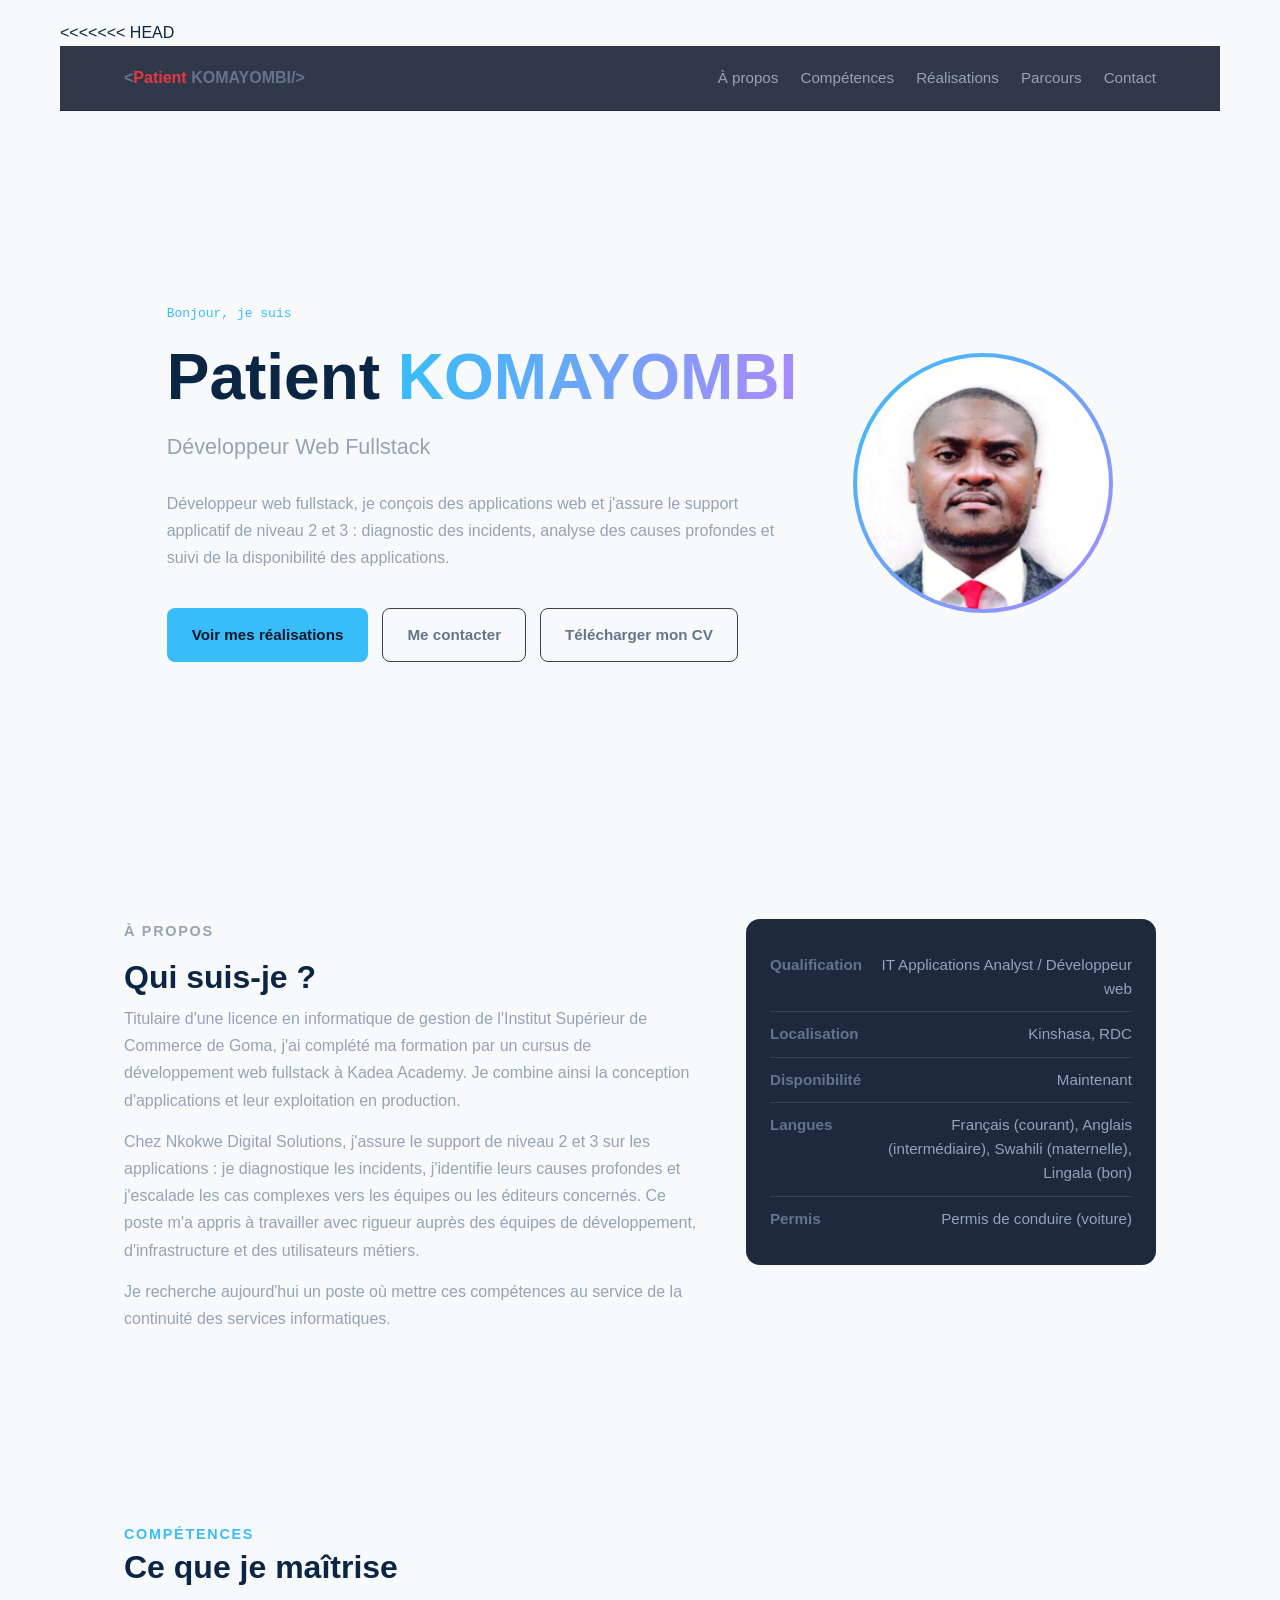
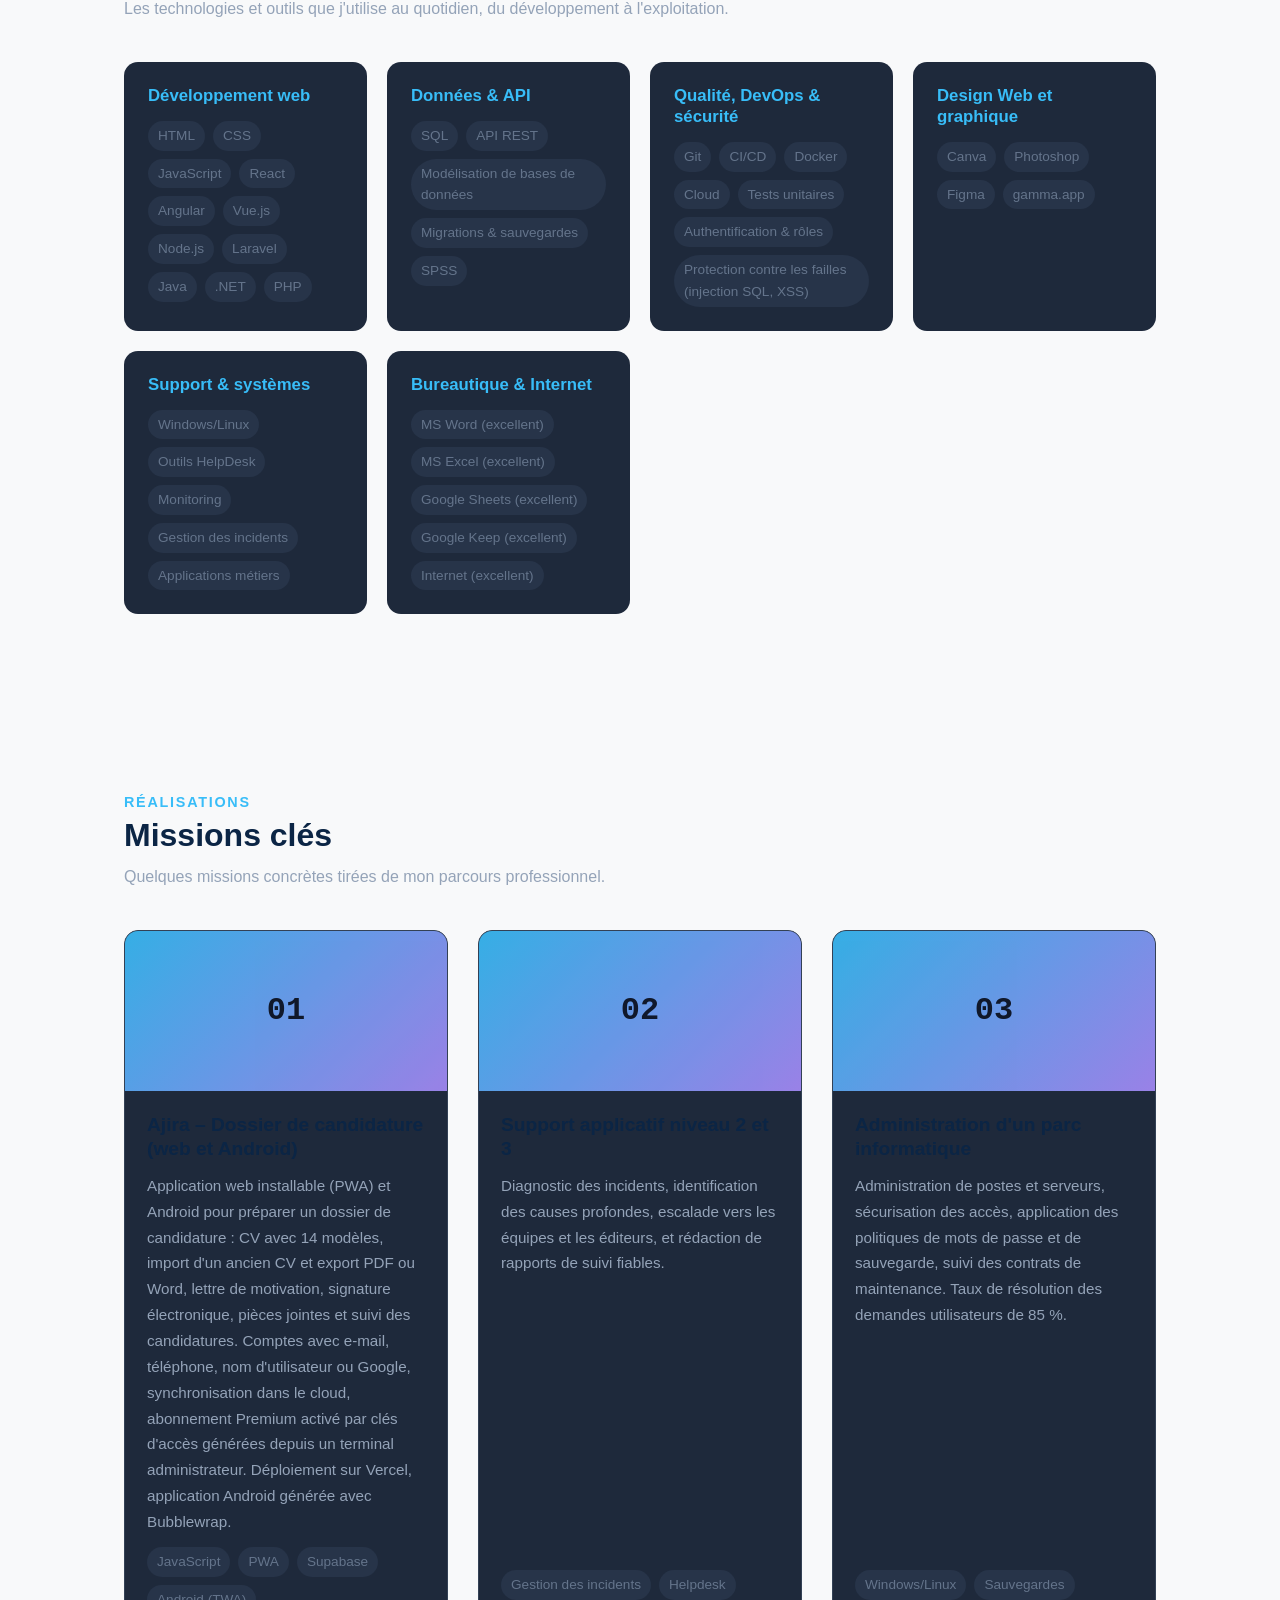
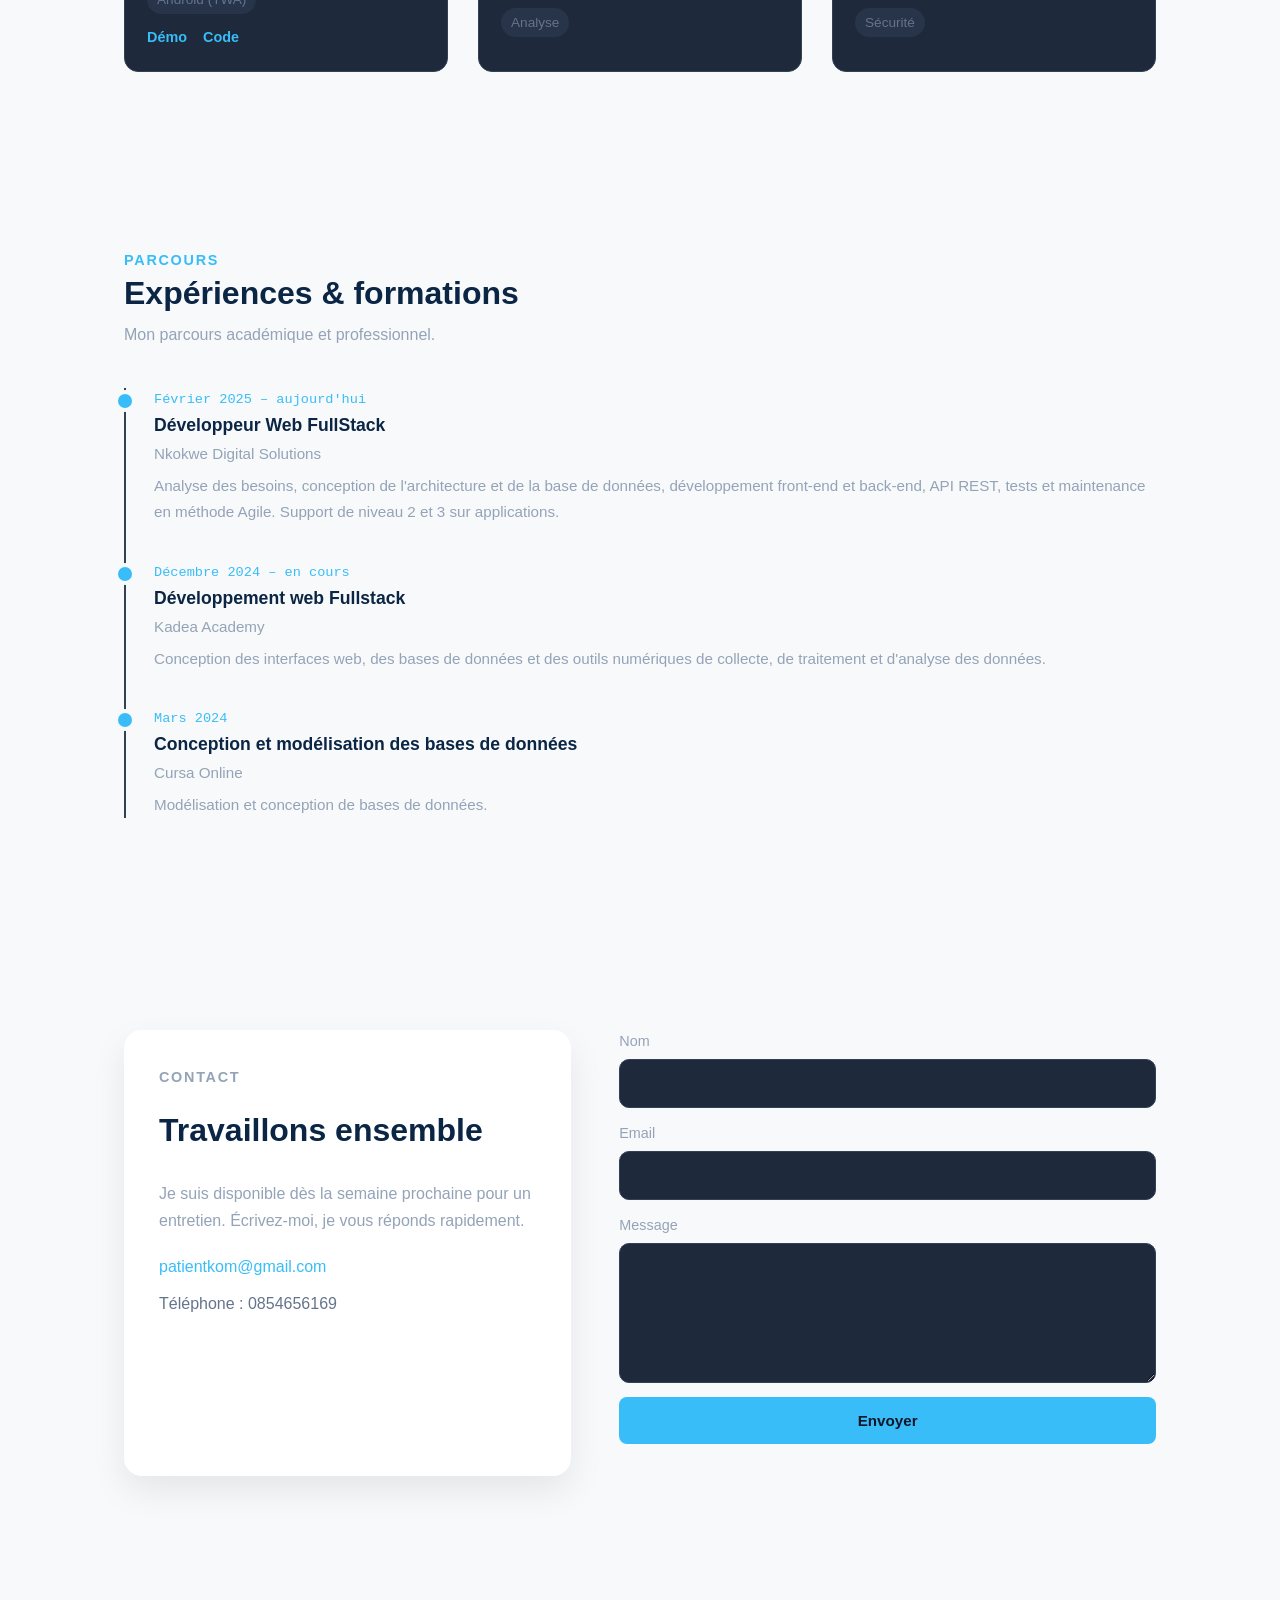
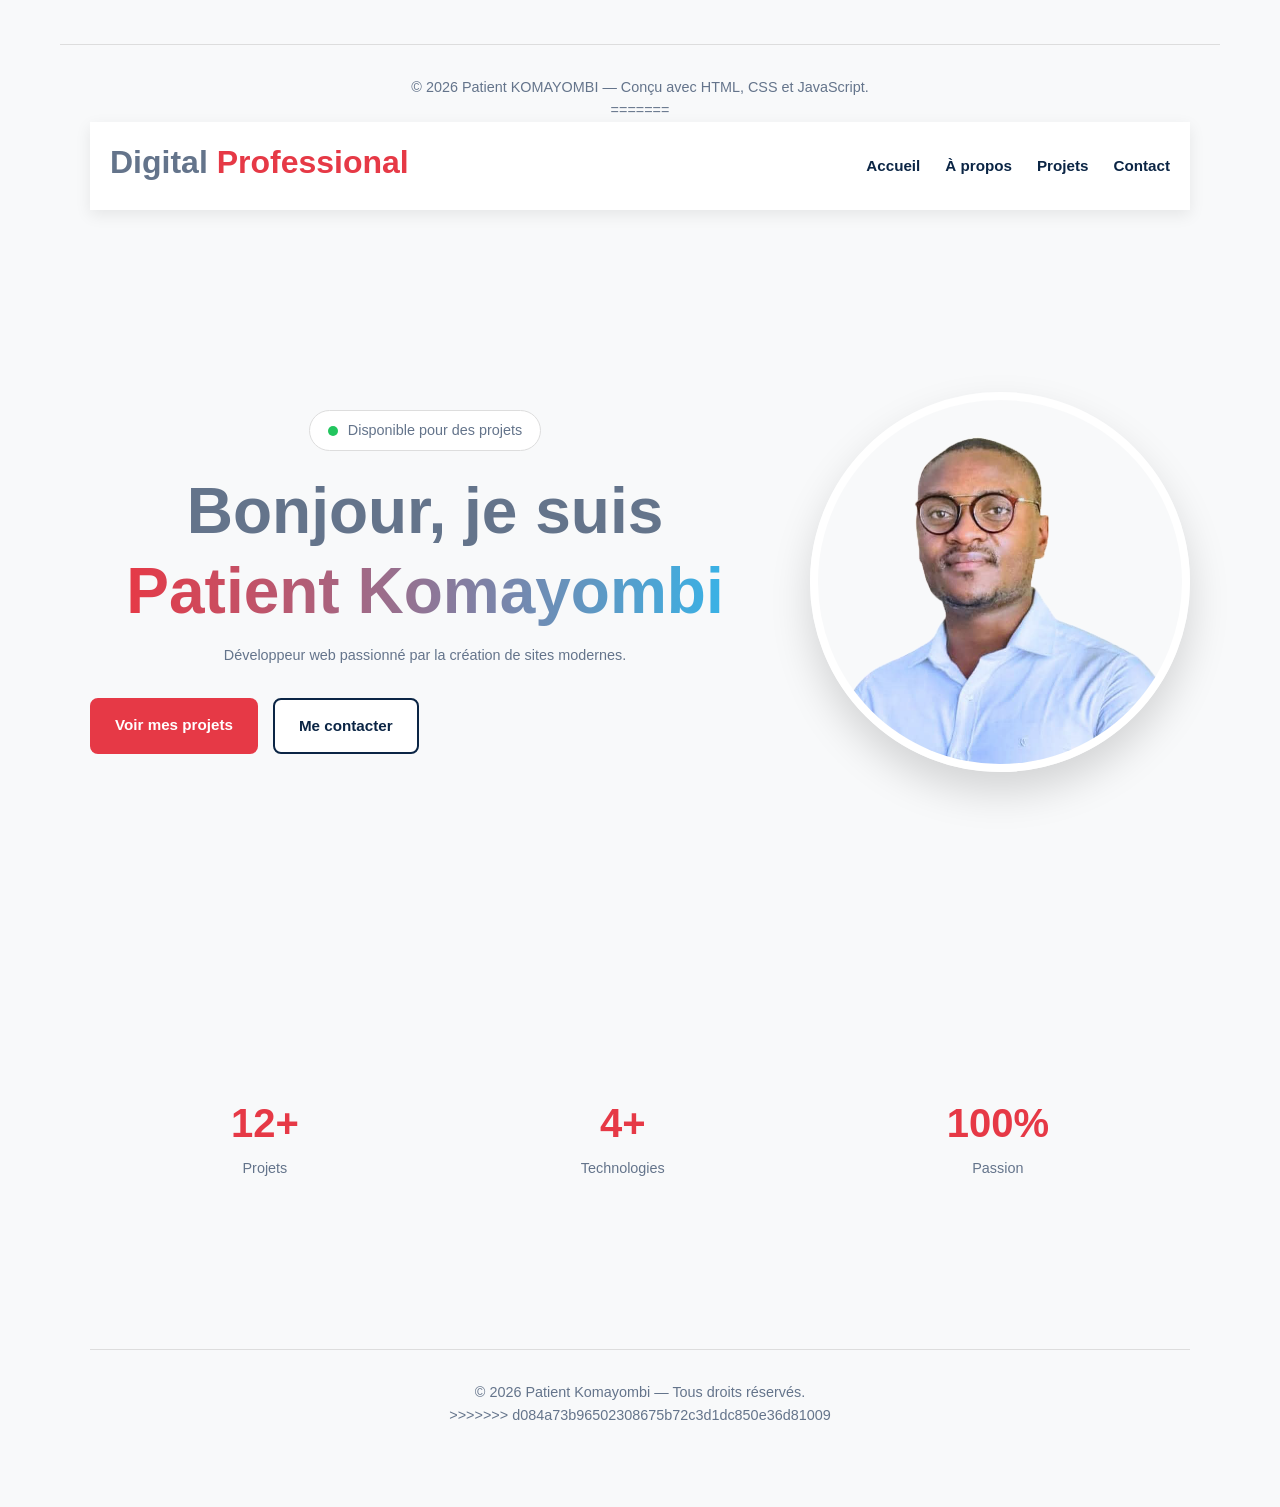
==== commit 9c322caf: "Mise à jour du portfolio" ====
--- a/index.html
+++ b/index.html
@@ -1,6 +1,7 @@
 <!DOCTYPE html>
 <html lang="fr">
 <head>
+<<<<<<< HEAD
   <meta charset="UTF-8">
   <meta name="viewport" content="width=device-width, initial-scale=1.0">
   <title>Portfolio - Patient Komayombi</title>
@@ -105,6 +106,45 @@
   <div class="container">
     <p id="footerText"></p>
   </div>
+=======
+<meta charset="UTF-8">
+<meta name="viewport" content="width=device-width, initial-scale=1.0">
+<title>Portfolio - Patient Komayombi</title>
+<link rel="stylesheet" href="/CSS/style.css">
+</head>
+<body>
+<header class="headercontainer">
+    <h2 class="logo">Digital <span>Professional</span></h2>
+    <nav class="Navigation">
+        <a href="#">Accueil</a>
+        <a href="./about.html">À propos</a>
+        <a href="./mesprojets.html">Projets</a>
+        <a href="./contact.html">Contact</a>
+    </nav>
+</header>
+
+<section class="hero">
+<div class="Presentation">
+<div class="status"><span class="dot"></span> Disponible pour des projets</div>
+<h1>Bonjour, je suis <span class="name">Patient Komayombi</span></h1>
+<p>Développeur web passionné par la création de sites modernes.</p>
+<div class="buttons">
+<a class="btn" href="./mesprojets.html">Voir mes projets</a>
+<a class="btn secondary" href="./contact.html">Me contacter</a>
+</div>
+</div>
+<img id="photoprofil" src="./img/Profil_vrai.png" alt="Photo">
+</section>
+
+<section class="stats">
+<div><h2>12+</h2><p>Projets</p></div>
+<div><h2>4+</h2><p>Technologies</p></div>
+<div><h2>100%</h2><p>Passion</p></div>
+</section>
+
+<footer>
+<p>© 2026 Patient Komayombi — Tous droits réservés.</p>
+>>>>>>> d084a73b96502308675b72c3d1dc850e36d81009
 </footer>
 
 <!-- Terminal d'administration (ouvrir / fermer : Ctrl + Shift + A) -->
@@ -126,4 +166,4 @@
 
 <script src="script.js"></script>
 </body>
-</html>
+</html>
--- a/CSS/style.css
+++ b/CSS/style.css
@@ -0,0 +1,958 @@
+
+:root{
+ --primary:#e63946;
+ --secondary:#39b2e6;
+ --dark:#0b2545;
+ --light:#fff;
+ --bg:#f8f9fa;
+ --text:#64748b;
+}
+*{margin:0;padding:0;box-sizing:border-box}
+html{scroll-behavior:smooth}
+body{
+font-family:Arial,sans-serif;
+background:var(--bg);
+color:var(--dark);
+max-width:1200px;
+margin:auto;
+padding:20px;
+}
+.headercontainer{
+position:sticky;top:0;
+display:flex;
+justify-content:space-between;
+align-items:center;
+padding:20px;
+background:#fff;
+box-shadow:0 5px 15px rgba(0,0,0,.08);
+}
+.logo span{color:var(--primary)}
+.Navigation{display:flex;gap:25px}
+.Navigation a{text-decoration:none;color:var(--dark);font-weight:600}
+.Navigation a:hover{color:var(--primary)}
+.hero{
+    display:flex;
+    justify-content:space-between;
+    align-items:center;
+    gap:50px;
+    min-height:80vh;
+}
+.status{
+    display:inline-flex;
+    align-items:center;
+    gap:10px;
+    padding:8px 18px;
+    border-radius:30px;
+    background:#fff;
+    border:1px solid #ddd;
+    margin-bottom:20px;
+}
+.dot{width:10px;height:10px;border-radius:50%;background:#22c55e}
+    h1{font-size:3rem;margin-bottom:15px}
+    .name{
+    background:linear-gradient(90deg,var(--primary),var(--secondary));
+    -webkit-background-clip:text;
+    color:transparent;
+}
+p{color:var(--text);line-height:1.7}
+.buttons{margin-top:30px;display:flex;gap:15px}
+.btn{
+    padding:14px 24px;
+    background:var(--primary);
+    color:#fff;
+    text-decoration:none;
+    border-radius:8px;
+    transition:.3s;
+}
+.secondary{background:#fff;color:var(--dark);border:2px solid var(--dark)}
+.btn:hover{transform:translateY(-4px)}
+#photoprofil{
+    width:380px;height:380px;
+    border-radius:50%;
+    object-fit:cover;
+    border:8px solid #fff;
+    box-shadow:0 20px 40px rgba(0,0,0,.15)
+}
+
+.stats{
+    display:flex;
+    justify-content:space-around;
+    margin:80px 0;
+    text-align:center;
+}
+.stats h2{font-size:2.5rem;color:var(--primary)}
+footer{
+    margin-top:80px;
+    text-align:center;
+    padding:30px;
+    border-top:1px solid #ddd;
+    color:var(--text)
+}
+.projets-section{
+    padding:80px 0;
+}
+
+.projets-section h2{
+    text-align:center;
+    font-size:2.5rem;
+    margin:15px 0;
+    color:#0b2545;
+}
+
+.description{
+    text-align:center;
+    max-width:700px;
+    margin:0 auto 50px;
+    color:#64748b;
+}
+
+.projects-grid{
+    display:grid;
+    grid-template-columns:repeat(auto-fit,minmax(320px,1fr));
+    gap:30px;
+}
+
+.project-card{
+    background:#fff;
+    border-radius:18px;
+    overflow:hidden;
+    box-shadow:0 10px 30px rgba(0,0,0,.08);
+    transition:.35s;
+}
+
+.project-card:hover{
+    transform:translateY(-10px);
+    box-shadow:0 20px 40px rgba(0,0,0,.15);
+}
+
+.project-image{
+    height:230px;
+    overflow:hidden;
+}
+
+.project-image img{
+    width:100%;
+    height:100%;
+    object-fit:cover;
+    transition:.4s;
+}
+
+.project-card:hover img{
+    transform:scale(1.08);
+}
+
+.project-content{
+    padding:25px;
+}
+
+.project-content h3{
+    margin-bottom:15px;
+    color:#0b2545;
+}
+
+.project-content p{
+    color:#64748b;
+    margin-bottom:20px;
+    line-height:1.7;
+}
+
+.project-tags{
+    display:flex;
+    flex-wrap:wrap;
+    gap:10px;
+    margin-bottom:25px;
+}
+
+.project-tags span{
+    background:#eef4ff;
+    color:#2563eb;
+    padding:7px 14px;
+    border-radius:20px;
+    font-size:.85rem;
+    font-weight:600;
+}
+
+.project-buttons{
+    display:flex;
+    gap:15px;
+}
+
+.project-buttons a{
+    flex:1;
+    text-align:center;
+    padding:12px;
+    text-decoration:none;
+    border-radius:8px;
+    font-weight:600;
+    transition:.3s;
+}
+
+.project-buttons a:first-child{
+    background:#2563eb;
+    color:#fff;
+}
+
+.project-buttons a:last-child{
+    border:2px solid #2563eb;
+    color:#2563eb;
+}
+
+.project-buttons a:hover{
+    transform:translateY(-3px);
+}
+@media(max-width:768px){
+.hero{flex-direction:column-reverse;text-align:center}
+.Navigation{flex-wrap:wrap;justify-content:center}
+#photoprofil{width:250px;height:250px}
+.stats{flex-direction:column;gap:30px}
+}
+/* ========================= */
+/* CONTACT */
+/* ========================= */
+
+.contact-section{
+
+padding:80px 0;
+
+}
+
+.contact-title{
+
+text-align:center;
+
+margin-bottom:60px;
+
+}
+
+.contact-title h1{
+    font-size:42px;
+    margin:15px 0;
+    color:#0b2545;
+
+}
+
+.contact-title p{
+    max-width:650px;
+    margin:auto;
+    color:#64748b;
+    line-height:1.8;
+
+}
+
+.contact-container{
+    display:grid;
+    grid-template-columns:1fr 1.2fr;
+    gap:40px;
+    margin-top:50px;
+
+}
+
+.contact-info{
+    background:#fff;
+    padding:35px;
+    border-radius:18px;
+    box-shadow:0 15px 35px rgba(0,0,0,.08);
+
+}
+
+.contact-info h2{
+    margin-bottom:30px;
+
+}
+.info{
+    display:flex;
+    gap:20px;
+    margin-bottom:25px;
+    align-items:flex-start;
+
+}
+
+.info i{
+
+    width:55px;
+    height:55px;
+    background:#2563eb;
+    color:#fff;
+    display:flex;
+    justify-content:center;
+    align-items:center;
+    border-radius:50%;
+    font-size:20px;
+
+}
+
+.info h4{
+
+    margin-bottom:5px;
+    color:#0b2545;
+
+}
+
+.info p{
+color:#64748b;
+}
+
+.social-icons{
+
+    display:flex;
+    gap:15px;
+    margin-top:30px;
+
+}
+
+.social-icons a{
+
+width:45px;
+
+height:45px;
+
+display:flex;
+
+justify-content:center;
+
+align-items:center;
+
+background:#f1f5f9;
+
+border-radius:50%;
+
+text-decoration:none;
+
+color:#2563eb;
+
+transition:.3s;
+
+}
+
+.social-icons a:hover{
+
+background:#2563eb;
+
+color:#fff;
+
+}
+
+.contact-form{
+
+background:#fff;
+
+padding:35px;
+
+border-radius:18px;
+
+box-shadow:0 15px 35px rgba(0,0,0,.08);
+
+}
+
+.input-group{
+
+display:grid;
+
+grid-template-columns:1fr 1fr;
+
+gap:20px;
+
+}
+
+.contact-form input,
+
+.contact-form textarea{
+
+width:100%;
+
+padding:15px;
+
+margin-top:20px;
+
+border:1px solid #ddd;
+
+border-radius:10px;
+
+font-size:15px;
+
+outline:none;
+
+transition:.3s;
+
+}
+
+.contact-form input:focus,
+
+.contact-form textarea:focus{
+
+border-color:#2563eb;
+
+}
+
+.contact-form button{
+
+margin-top:25px;
+
+background:#2563eb;
+
+color:#fff;
+
+padding:15px;
+
+border:none;
+
+border-radius:10px;
+
+font-size:16px;
+
+cursor:pointer;
+
+transition:.3s;
+
+}
+
+.contact-form button:hover{
+
+background:#1e40af;
+
+}
+
+@media(max-width:900px){
+
+.contact-container{
+
+grid-template-columns:1fr;
+
+}
+
+.input-group{
+
+grid-template-columns:1fr;
+
+}
+
+}
+/* =======================
+   A PROPOS
+========================== */
+
+.about{
+
+    display:flex;
+
+    justify-content:space-between;
+
+    align-items:center;
+
+    gap:70px;
+
+    padding:80px 0;
+
+}
+
+.about-image{
+
+    flex:1;
+
+    text-align:center;
+
+}
+
+.about-image img{
+
+    width:360px;
+
+    height:360px;
+
+    object-fit:cover;
+
+    border-radius:50%;
+
+    border:8px solid #fff;
+
+    box-shadow:0 20px 40px rgba(0,0,0,.15);
+
+    transition:.4s;
+
+}
+
+.about-image img:hover{
+
+    transform:scale(1.05);
+
+}
+
+.about-content{
+
+    flex:1.2;
+
+}
+
+.section-title{
+
+    color:#2563eb;
+
+    font-size:14px;
+
+    font-weight:700;
+
+    letter-spacing:2px;
+
+}
+
+.about-content h2{
+
+    font-size:42px;
+
+    margin:15px 0;
+
+    color:#0b2545;
+
+}
+
+.about-content p{
+
+    color:#64748b;
+
+    line-height:1.8;
+
+    margin-bottom:20px;
+
+}
+
+.about-info{
+
+    display:grid;
+
+    grid-template-columns:repeat(2,1fr);
+
+    gap:20px;
+
+    margin:35px 0;
+
+}
+
+.about-info div{
+
+    background:#fff;
+
+    padding:18px;
+
+    border-radius:12px;
+
+    box-shadow:0 10px 25px rgba(0,0,0,.08);
+
+}
+
+.about-info h4{
+
+    margin-bottom:8px;
+
+    color:#0b2545;
+
+}
+
+.about-info span{
+
+    color:#64748b;
+
+}
+
+.about-btn{
+
+    display:inline-block;
+
+    padding:15px 35px;
+
+    background:#2563eb;
+
+    color:#fff;
+
+    text-decoration:none;
+
+    border-radius:8px;
+
+    transition:.3s;
+
+}
+
+.about-btn:hover{
+
+    background:#1d4ed8;
+
+    transform:translateY(-3px);
+
+}
+
+@media(max-width:900px){
+
+.about{
+
+    flex-direction:column;
+
+    text-align:center;
+
+}
+
+.about-info{
+
+    grid-template-columns:1fr;
+
+}
+
+.about-image img{
+
+    width:260px;
+
+    height:260px;
+
+}
+
+/* =======================
+   A PROPOS
+========================== */
+
+.about{
+
+    display:flex;
+
+    justify-content:space-between;
+
+    align-items:center;
+
+    gap:70px;
+
+    padding:80px 0;
+
+}
+
+.about-image{
+
+    flex:1;
+
+    text-align:center;
+
+}
+
+.about-image img{
+
+    width:360px;
+
+    height:360px;
+
+    object-fit:cover;
+
+    border-radius:50%;
+
+    border:8px solid #fff;
+
+    box-shadow:0 20px 40px rgba(0,0,0,.15);
+
+    transition:.4s;
+
+}
+
+.about-image img:hover{
+
+    transform:scale(1.05);
+
+}
+
+.about-content{
+
+    flex:1.2;
+
+}
+
+.section-title{
+
+    color:#2563eb;
+
+    font-size:14px;
+
+    font-weight:700;
+
+    letter-spacing:2px;
+
+}
+
+.about-content h2{
+
+    font-size:42px;
+
+    margin:15px 0;
+
+    color:#0b2545;
+
+}
+
+.about-content p{
+
+    color:#64748b;
+
+    line-height:1.8;
+
+    margin-bottom:20px;
+
+}
+
+.about-info{
+
+    display:grid;
+
+    grid-template-columns:repeat(2,1fr);
+
+    gap:20px;
+
+    margin:35px 0;
+
+}
+
+.about-info div{
+
+    background:#fff;
+
+    padding:18px;
+
+    border-radius:12px;
+
+    box-shadow:0 10px 25px rgba(0,0,0,.08);
+
+}
+
+.about-info h4{
+
+    margin-bottom:8px;
+
+    color:#0b2545;
+
+}
+
+.about-info span{
+
+    color:#64748b;
+
+}
+
+.about-btn{
+
+    display:inline-block;
+
+    padding:15px 35px;
+
+    background:#2563eb;
+
+    color:#fff;
+
+    text-decoration:none;
+
+    border-radius:8px;
+
+    transition:.3s;
+
+}
+
+.about-btn:hover{
+
+    background:#1d4ed8;
+
+    transform:translateY(-3px);
+
+}
+
+@media(max-width:900px){
+
+.about{
+
+    flex-direction:column;
+
+    text-align:center;
+
+}
+
+.about-info{
+
+    grid-template-columns:1fr;
+
+}
+
+.about-image img{
+
+    width:260px;
+
+    height:260px;
+
+}
+
+/* =======================
+   A PROPOS
+========================== */
+
+.about{
+
+    display:flex;
+
+    justify-content:space-between;
+
+    align-items:center;
+
+    gap:70px;
+
+    padding:80px 0;
+
+}
+
+.about-image{
+
+    flex:1;
+
+    text-align:center;
+
+}
+
+.about-image img{
+
+    width:360px;
+
+    height:360px;
+
+    object-fit:cover;
+
+    border-radius:50%;
+
+    border:8px solid #fff;
+
+    box-shadow:0 20px 40px rgba(0,0,0,.15);
+
+    transition:.4s;
+
+}
+
+.about-image img:hover{
+
+    transform:scale(1.05);
+
+}
+
+.about-content{
+
+    flex:1.2;
+
+}
+
+.section-title{
+
+    color:#2563eb;
+
+    font-size:14px;
+
+    font-weight:700;
+
+    letter-spacing:2px;
+
+}
+
+.about-content h2{
+
+    font-size:42px;
+
+    margin:15px 0;
+
+    color:#0b2545;
+
+}
+
+.about-content p{
+
+    color:#64748b;
+
+    line-height:1.8;
+
+    margin-bottom:20px;
+
+}
+
+.about-info{
+
+    display:grid;
+
+    grid-template-columns:repeat(2,1fr);
+
+    gap:20px;
+
+    margin:35px 0;
+
+}
+
+.about-info div{
+
+    background:#fff;
+
+    padding:18px;
+
+    border-radius:12px;
+
+    box-shadow:0 10px 25px rgba(0,0,0,.08);
+
+}
+
+.about-info h4{
+
+    margin-bottom:8px;
+
+    color:#0b2545;
+
+}
+
+.about-info span{
+
+    color:#64748b;
+
+}
+
+.about-btn{
+
+    display:inline-block;
+
+    padding:15px 35px;
+
+    background:#2563eb;
+
+    color:#fff;
+
+    text-decoration:none;
+
+    border-radius:8px;
+
+    transition:.3s;
+
+}
+
+.about-btn:hover{
+
+    background:#1d4ed8;
+
+    transform:translateY(-3px);
+
+}
+
+@media(max-width:900px){
+
+.about{
+
+    flex-direction:column;
+
+    text-align:center;
+
+}
+
+.about-info{
+
+    grid-template-columns:1fr;
+
+}
+
+.about-image img{
+
+    width:260px;
+
+    height:260px;
+
+}
+
+}
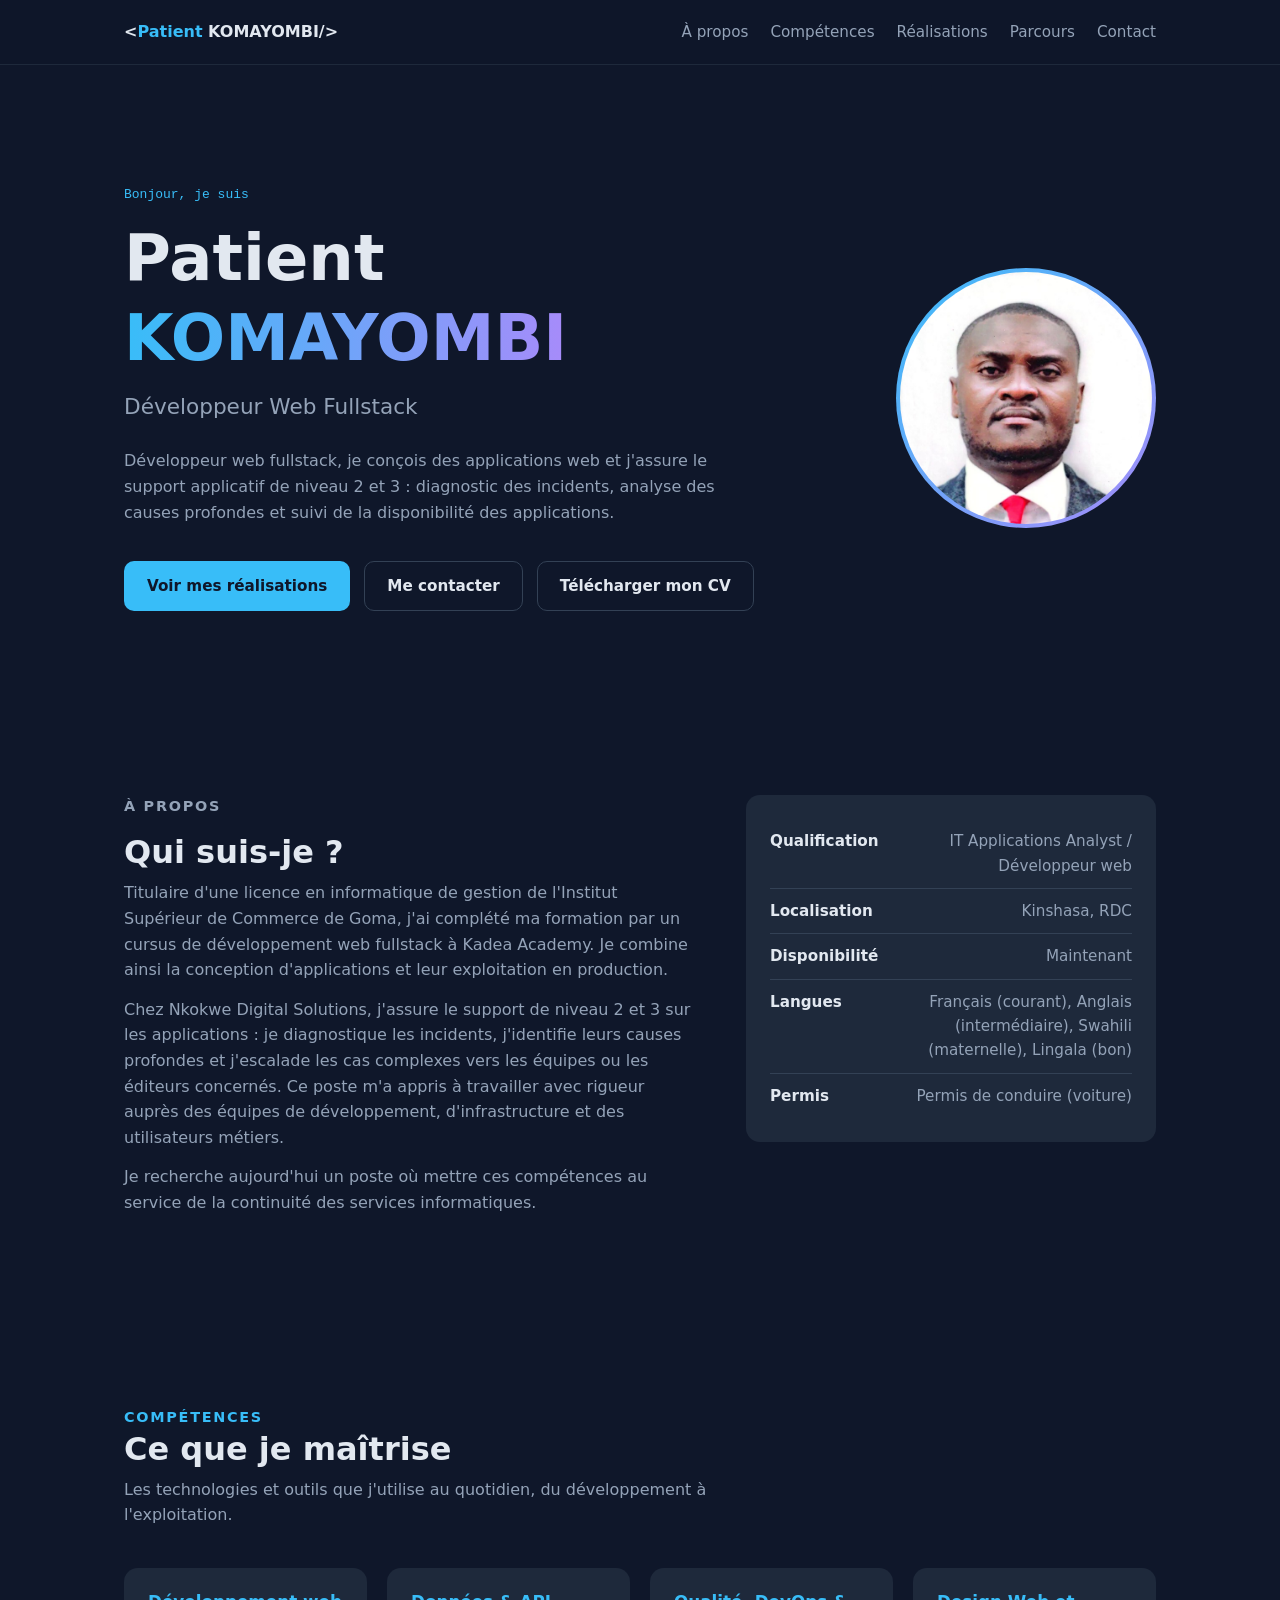
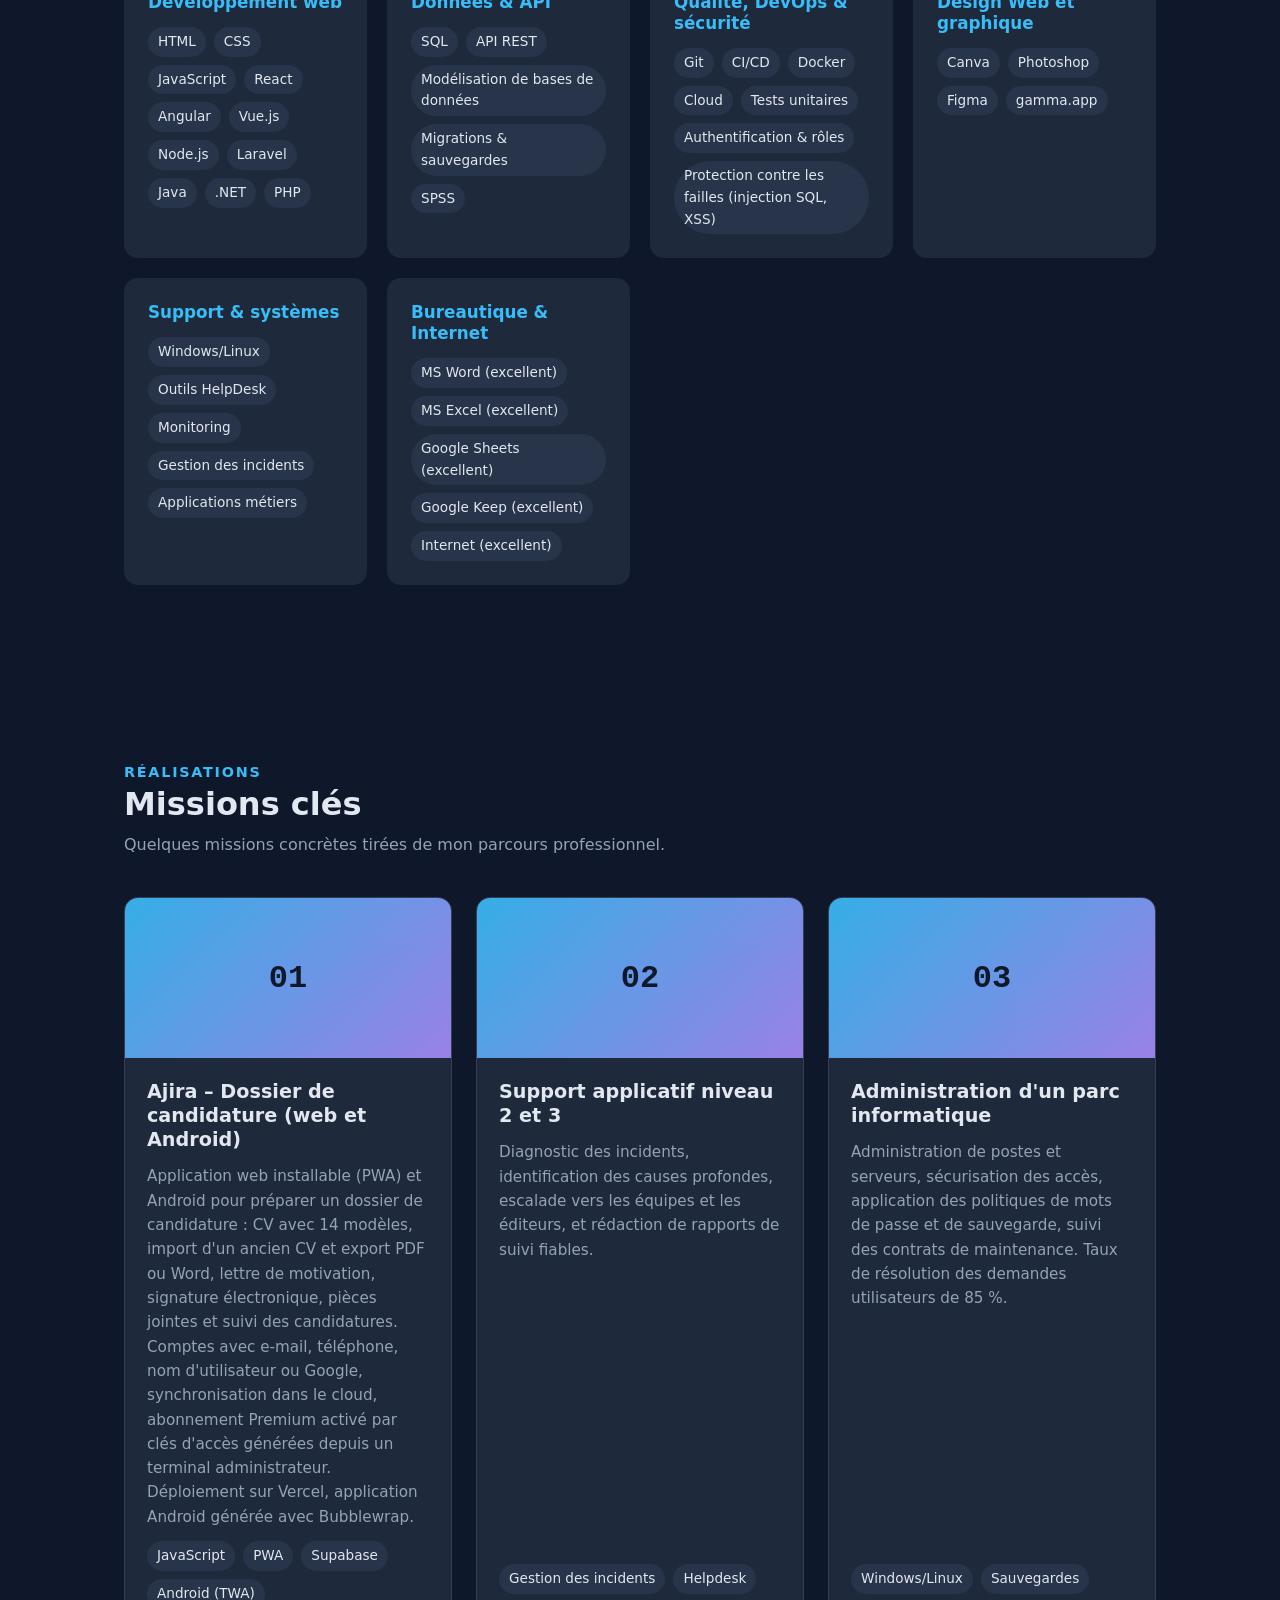
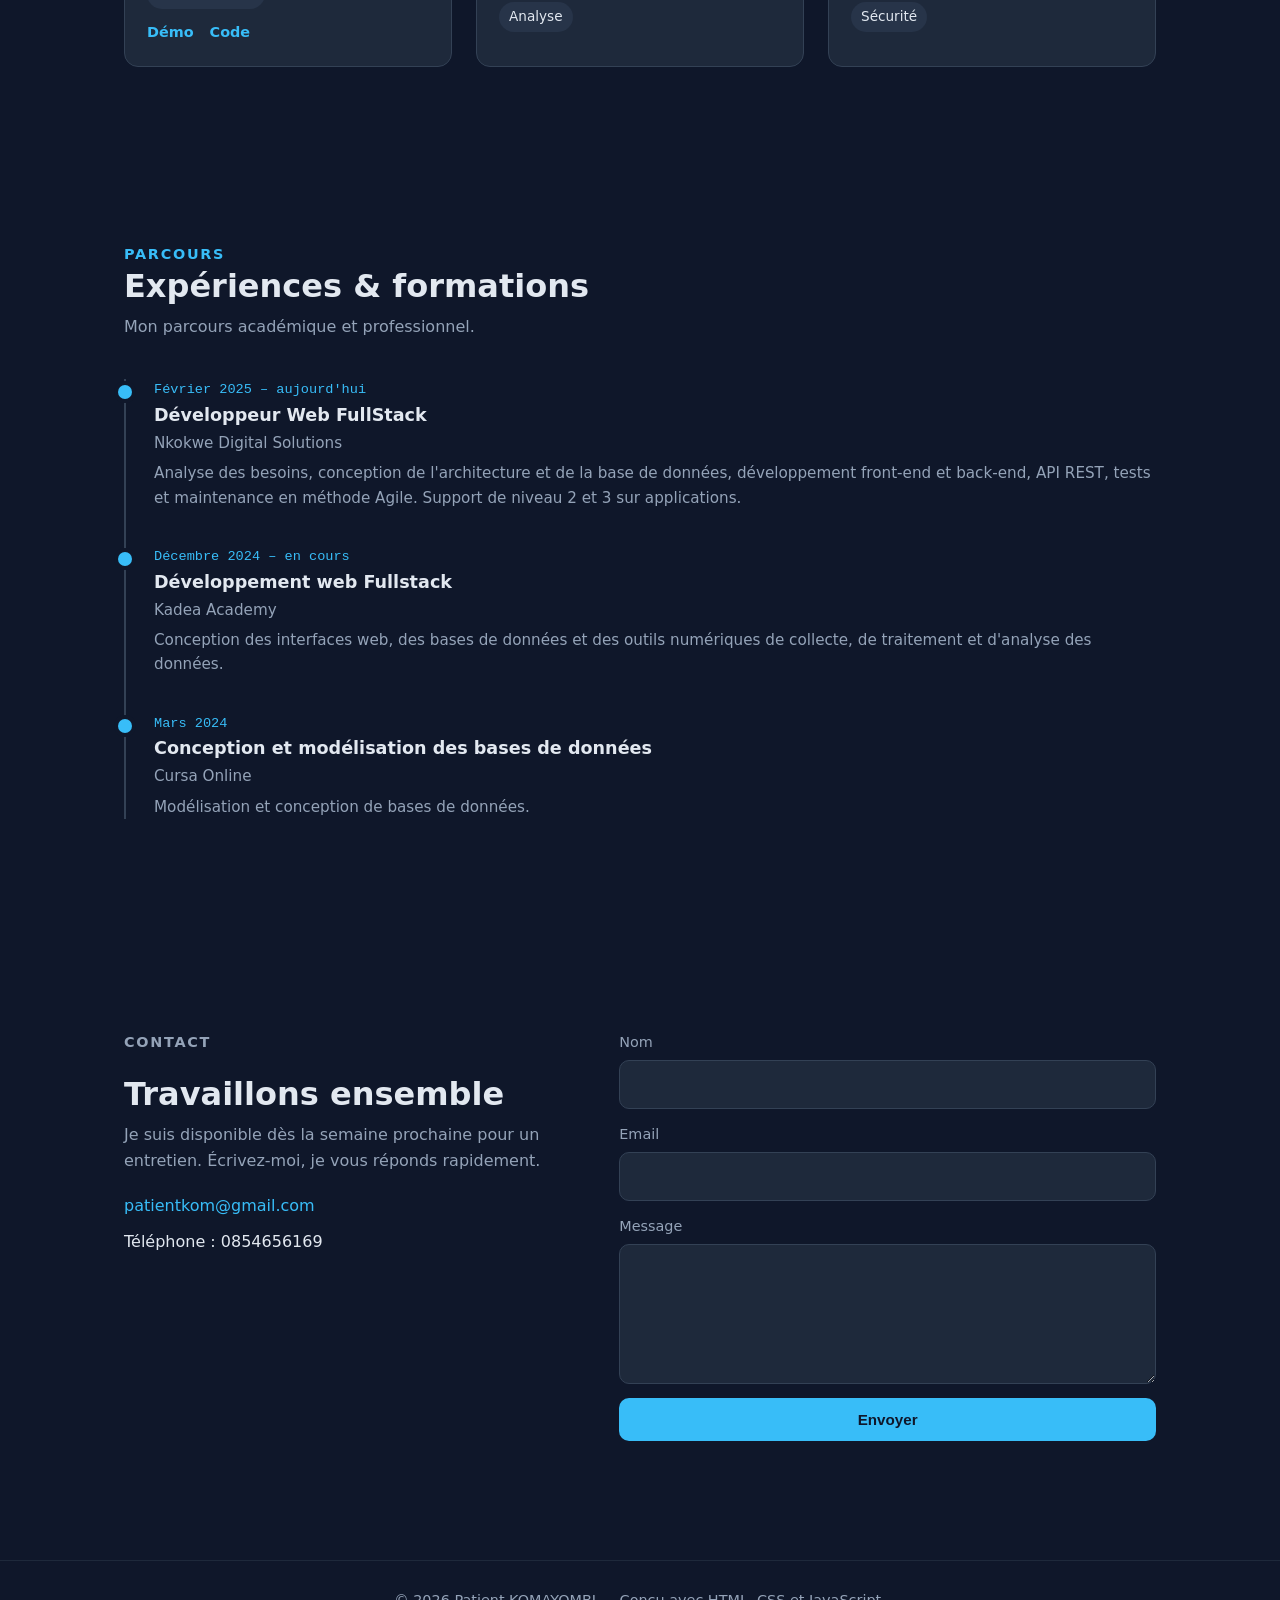
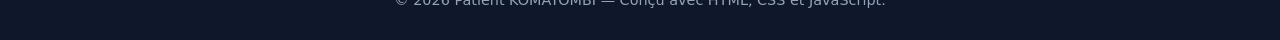
==== commit bba4ec5e: "Mise à jour du portfolio" ====
--- a/index.html
+++ b/index.html
@@ -1,7 +1,6 @@
 <!DOCTYPE html>
 <html lang="fr">
 <head>
-<<<<<<< HEAD
   <meta charset="UTF-8">
   <meta name="viewport" content="width=device-width, initial-scale=1.0">
   <title>Portfolio - Patient Komayombi</title>
@@ -106,45 +105,6 @@
   <div class="container">
     <p id="footerText"></p>
   </div>
-=======
-<meta charset="UTF-8">
-<meta name="viewport" content="width=device-width, initial-scale=1.0">
-<title>Portfolio - Patient Komayombi</title>
-<link rel="stylesheet" href="/CSS/style.css">
-</head>
-<body>
-<header class="headercontainer">
-    <h2 class="logo">Digital <span>Professional</span></h2>
-    <nav class="Navigation">
-        <a href="#">Accueil</a>
-        <a href="./about.html">À propos</a>
-        <a href="./mesprojets.html">Projets</a>
-        <a href="./contact.html">Contact</a>
-    </nav>
-</header>
-
-<section class="hero">
-<div class="Presentation">
-<div class="status"><span class="dot"></span> Disponible pour des projets</div>
-<h1>Bonjour, je suis <span class="name">Patient Komayombi</span></h1>
-<p>Développeur web passionné par la création de sites modernes.</p>
-<div class="buttons">
-<a class="btn" href="./mesprojets.html">Voir mes projets</a>
-<a class="btn secondary" href="./contact.html">Me contacter</a>
-</div>
-</div>
-<img id="photoprofil" src="./img/Profil_vrai.png" alt="Photo">
-</section>
-
-<section class="stats">
-<div><h2>12+</h2><p>Projets</p></div>
-<div><h2>4+</h2><p>Technologies</p></div>
-<div><h2>100%</h2><p>Passion</p></div>
-</section>
-
-<footer>
-<p>© 2026 Patient Komayombi — Tous droits réservés.</p>
->>>>>>> d084a73b96502308675b72c3d1dc850e36d81009
 </footer>
 
 <!-- Terminal d'administration (ouvrir / fermer : Ctrl + Shift + A) -->
